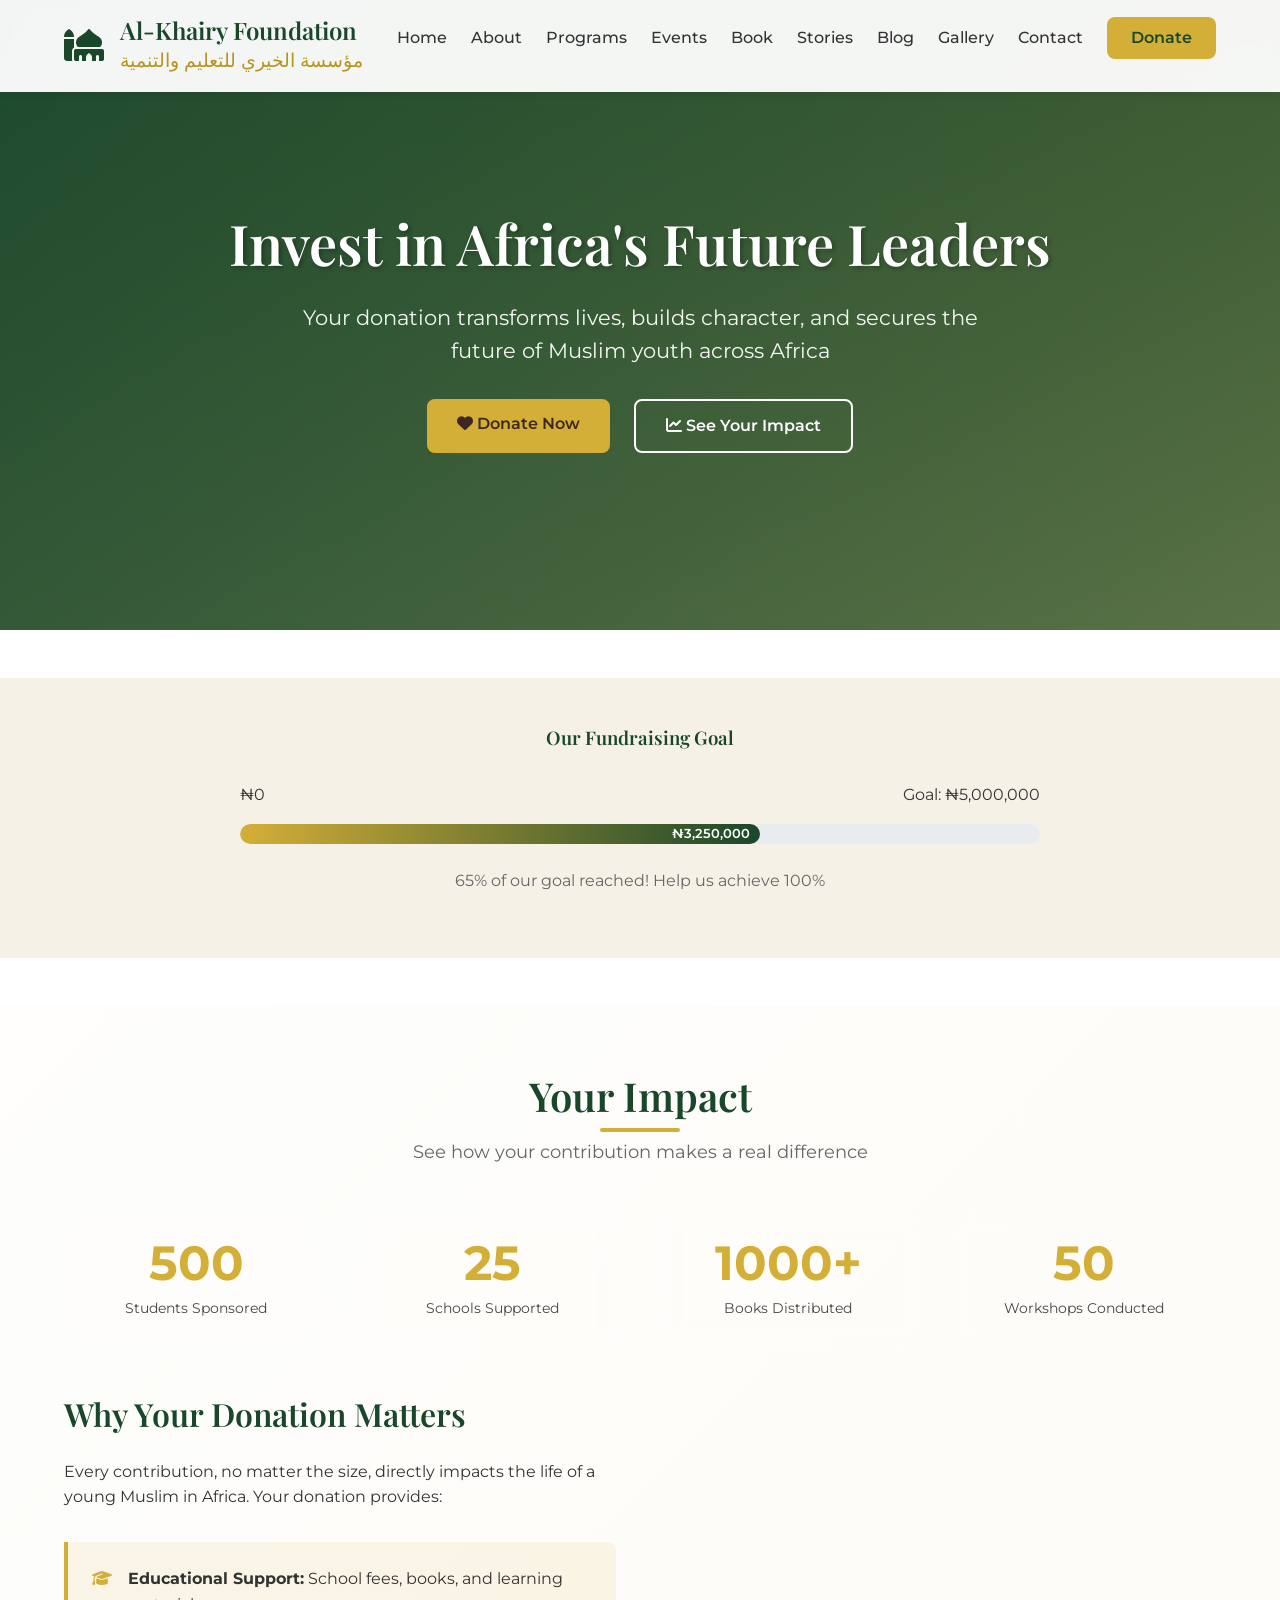
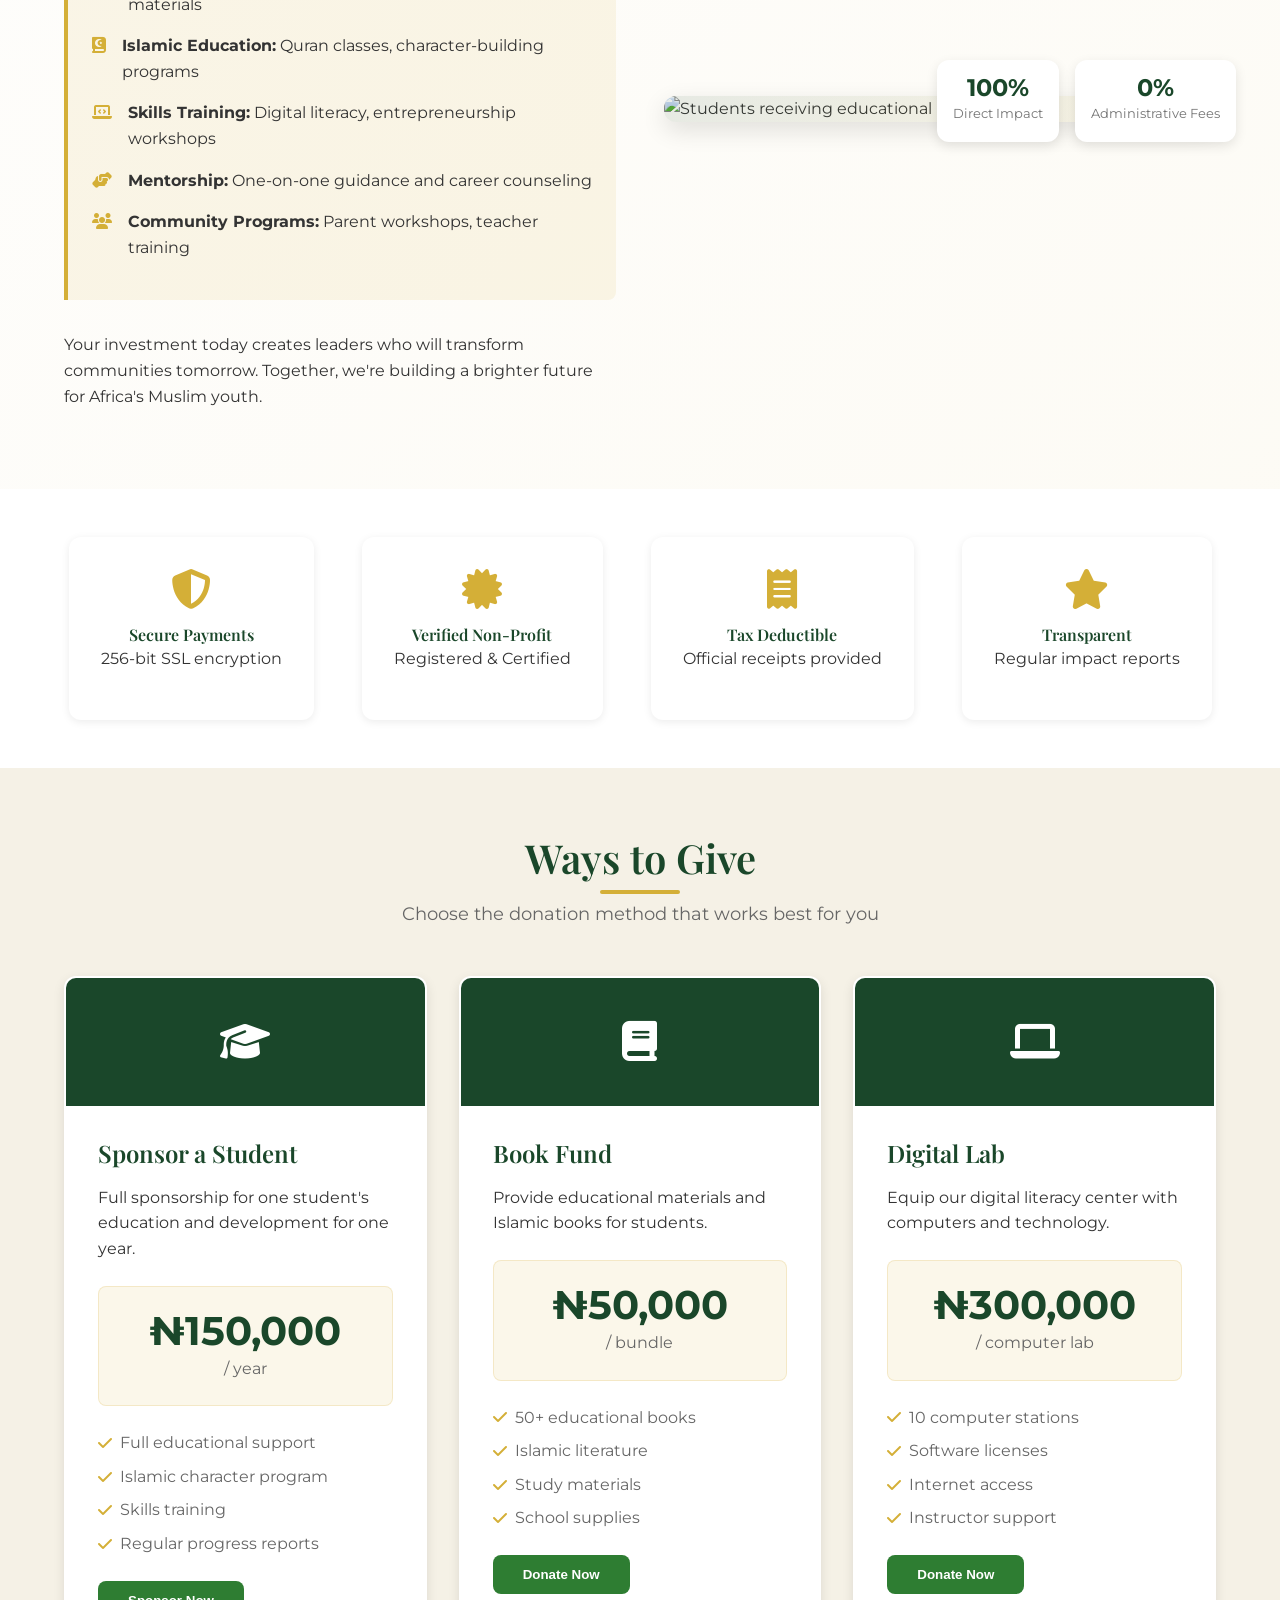
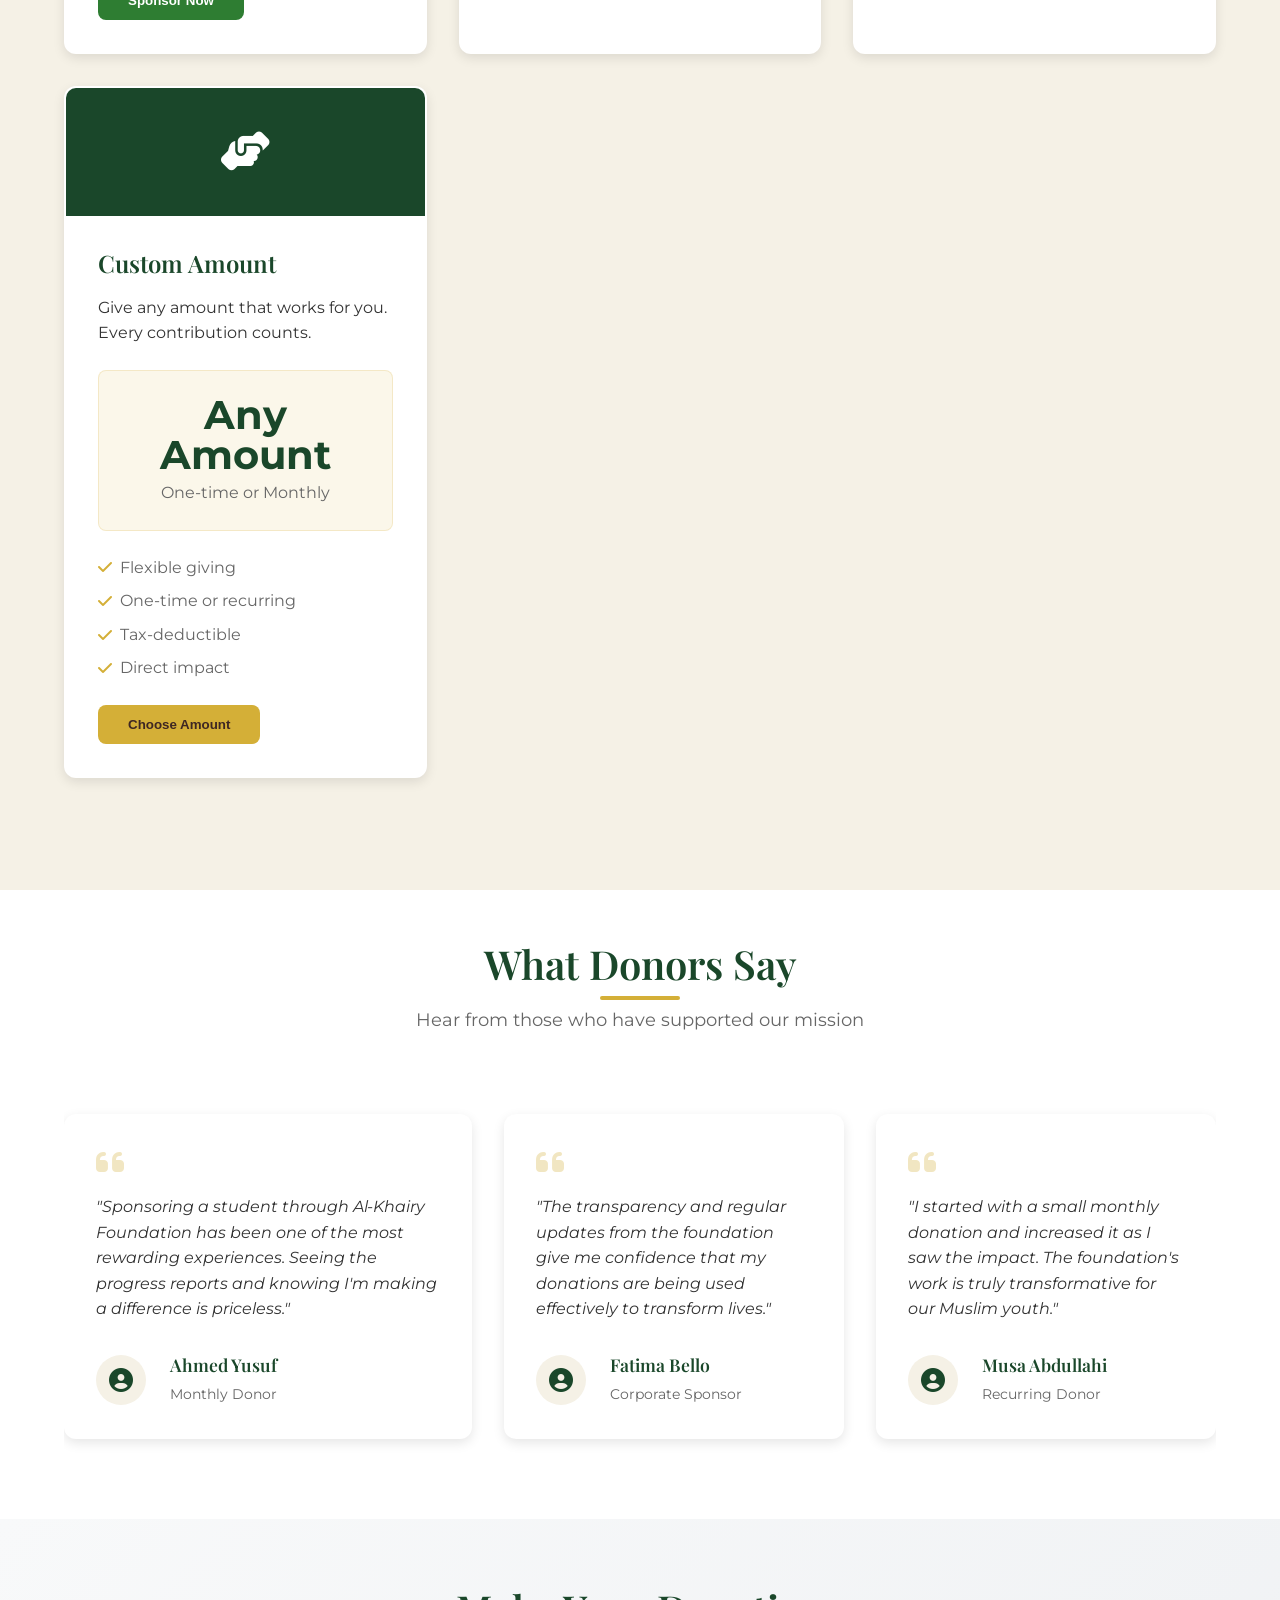
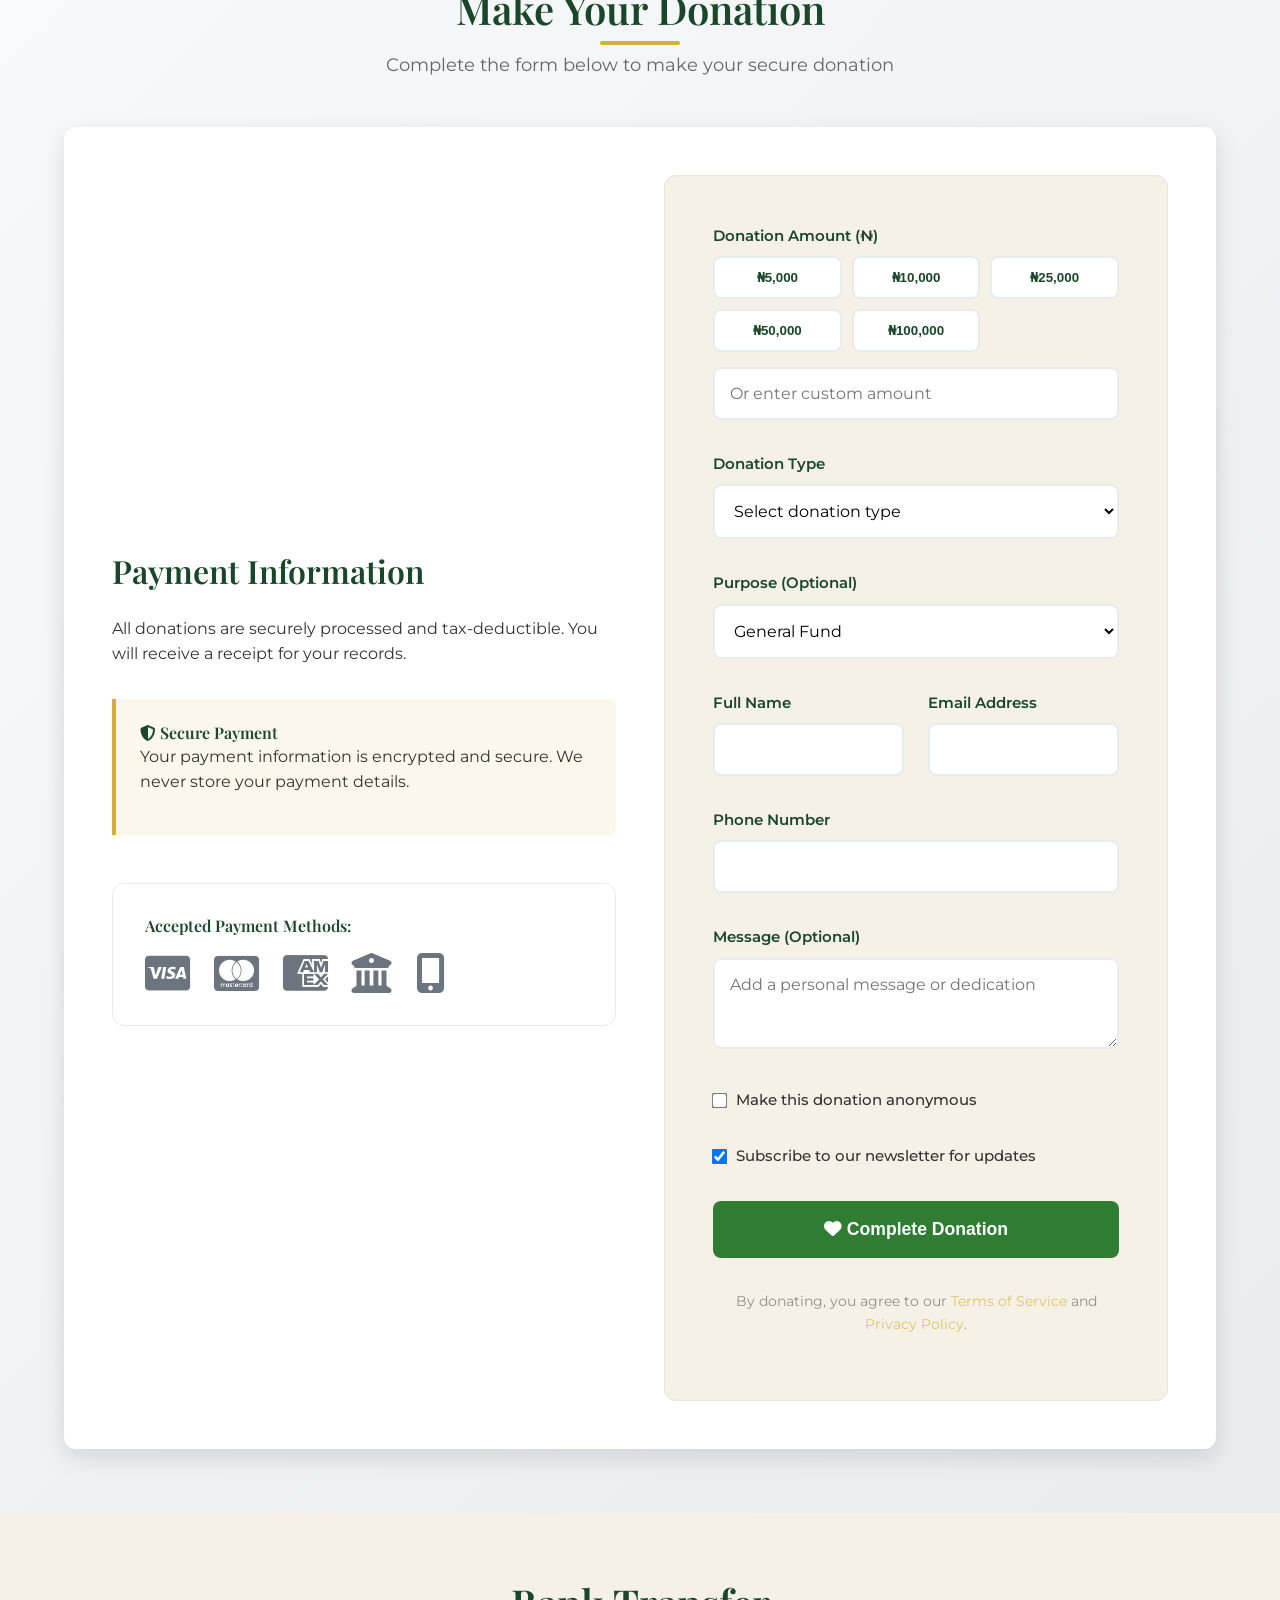
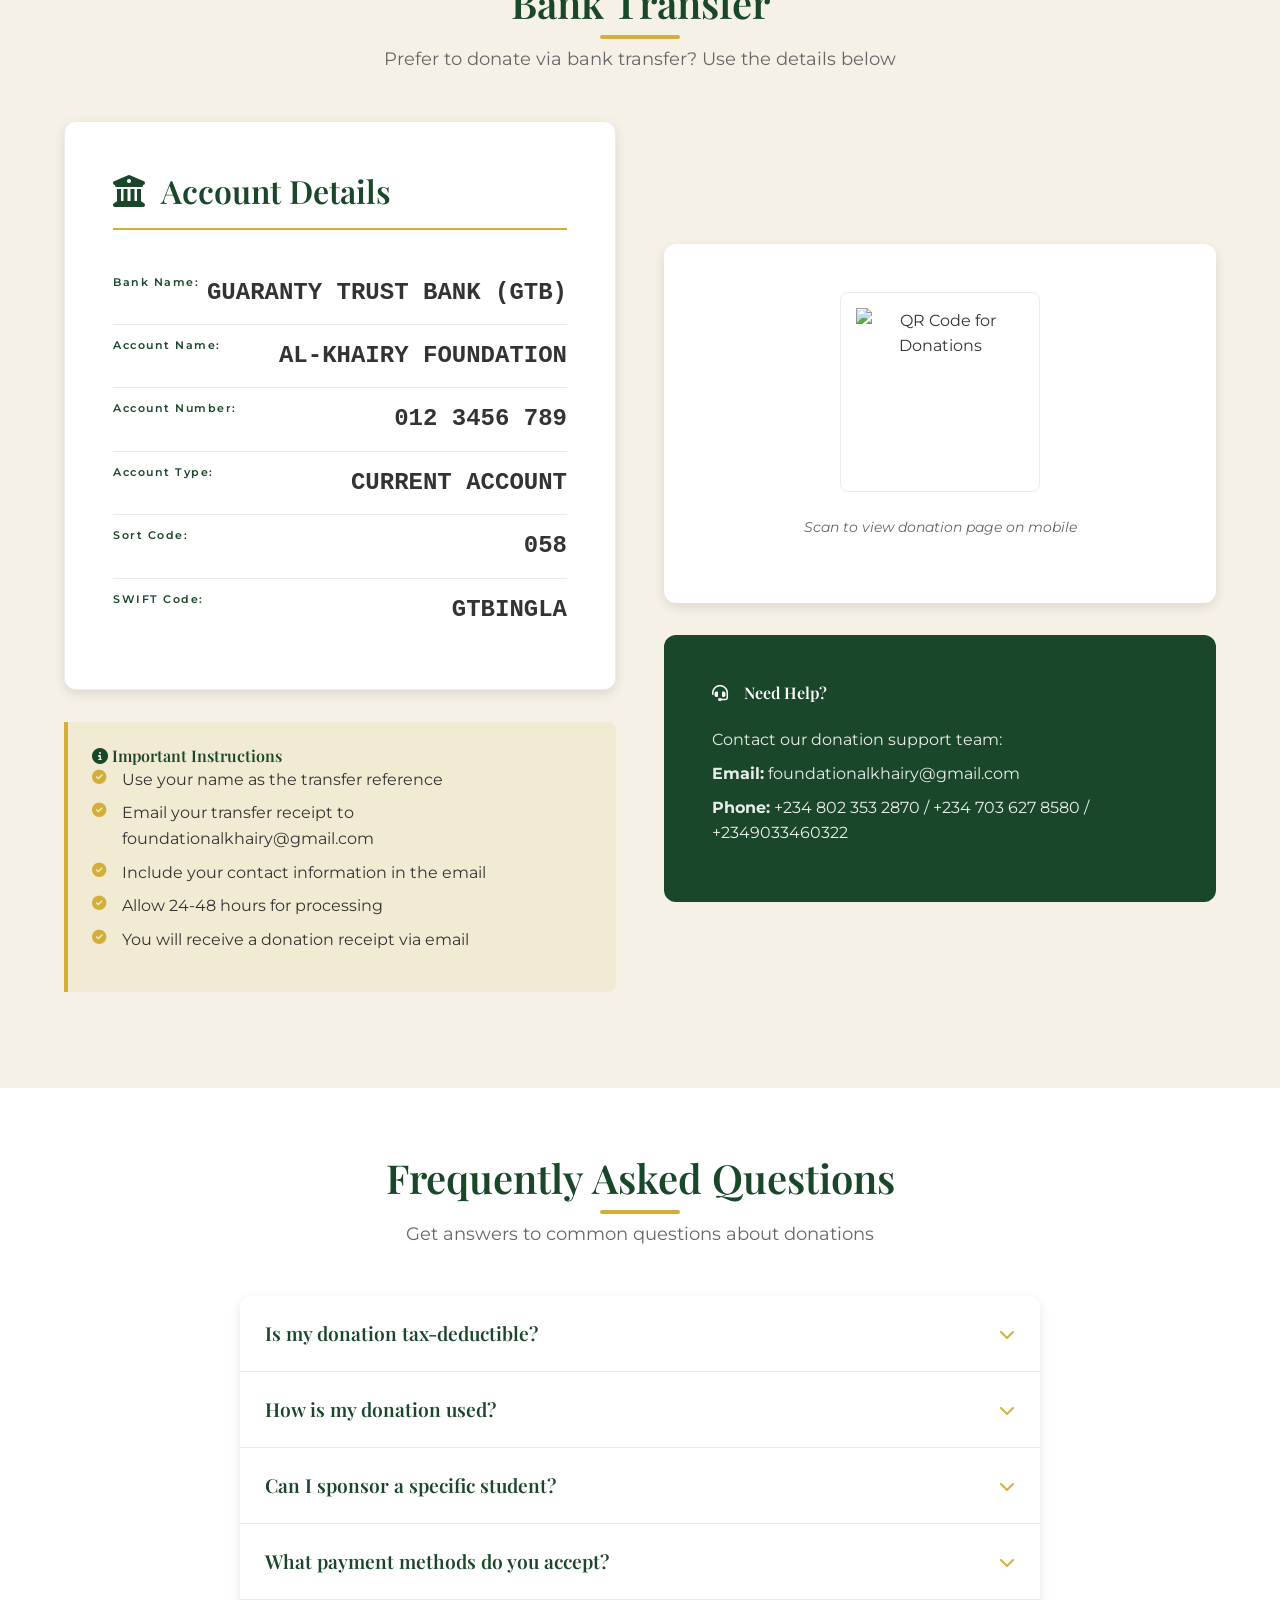
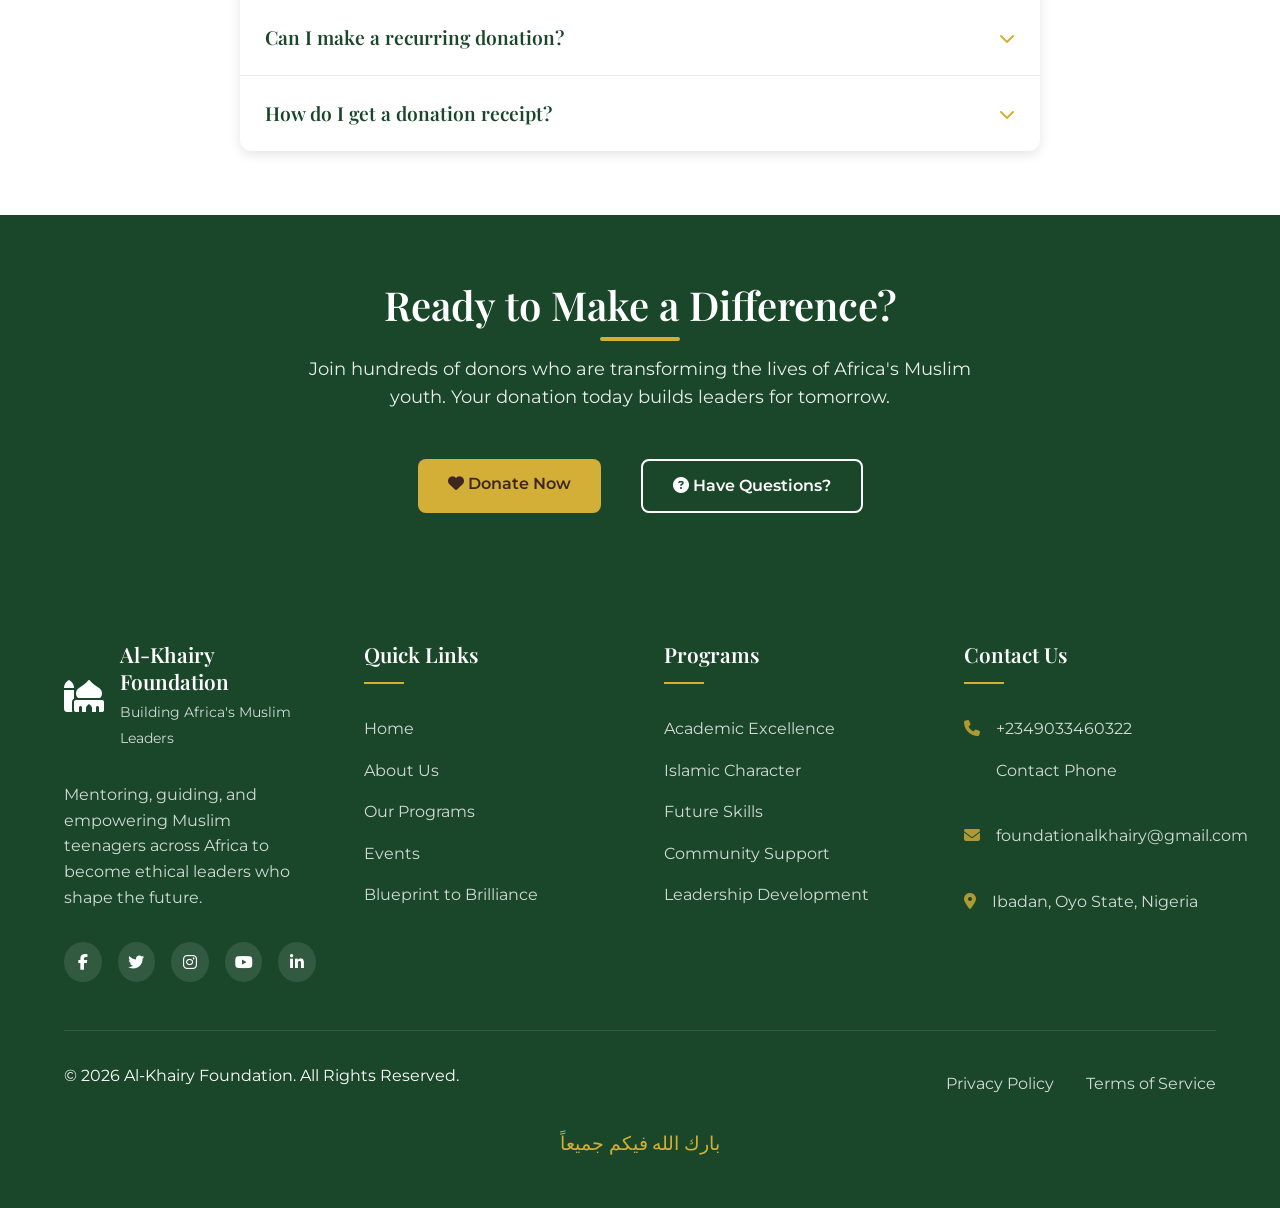
==== donate.html @ d4fa211e "Add files via upload" ====
<!DOCTYPE html>
<html lang="en">
<head>
    <meta charset="UTF-8">
    <meta name="viewport" content="width=device-width, initial-scale=1.0">
    <title>Events | Al-Khairy Foundation</title>
    <link rel="stylesheet" href="style.css">
    <link rel="stylesheet" href="https://cdnjs.cloudflare.com/ajax/libs/font-awesome/6.4.0/css/all.min.css">
    <link rel="preconnect" href="https://fonts.googleapis.com">
    <link rel="preconnect" href="https://fonts.gstatic.com" crossorigin>
    <link href="https://fonts.googleapis.com/css2?family=Montserrat:wght@300;400;500;600;700;800&family=Playfair+Display:wght@400;500;600;700&display=swap" rel="stylesheet">
    <link rel="icon" type="image/x-icon" href="assets/favicon.ico">
</head>
<body>
    <!-- Preloader -->
    <div class="preloader">
        <div class="preloader-content">
            <div class="logo-loader">
                <i class="fas fa-mosque"></i>
                <span>Al-Khairy Foundation</span>
            </div>
            <div class="loader"></div>
        </div>
    </div>

    <!-- Back to Top Button -->
    <button class="back-to-top">
        <i class="fas fa-arrow-up"></i>
    </button>

<!-- Header & Navigation -->
<header class="header">
    <div class="container header-container">
        <div class="logo">
            <a href="index.html" class="logo-link">
                <div class="logo-icon">
                    <i class="fas fa-mosque"></i>
                </div>
                <div class="logo-text">
                    <h1>Al-Khairy Foundation</h1>
                    <span>مؤسسة الخيري للتعليم والتنمية</span>
                </div>
            </a>
        </div>
        
        <button class="mobile-menu-btn" id="mobileMenuBtn">
            <span></span>
            <span></span>
            <span></span>
        </button>
        
        <nav class="main-nav" id="mainNav">
            <ul class="nav-list">
                <li class="nav-item"><a href="index.html" class="nav-link">Home</a></li>
                <li class="nav-item"><a href="about.html" class="nav-link">About</a></li>
                <li class="nav-item"><a href="programs.html" class="nav-link">Programs</a></li>
                <li class="nav-item"><a href="events.html" class="nav-link">Events</a></li>
                <li class="nav-item"><a href="book.html" class="nav-link">Book</a></li>
                <li class="nav-item"><a href="stories.html" class="nav-link">Stories</a></li>
                <li class="nav-item"><a href="blog.html" class="nav-link">Blog</a></li>
                <li class="nav-item"><a href="gallery.html" class="nav-link">Gallery</a></li>
                <li class="nav-item"><a href="contact.html" class="nav-link">Contact</a></li>
                <li class="nav-item"><a href="donate.html" class="nav-link donate-btn active">Donate</a></li>
            </ul>
        </nav>
    </div>
</header>

<!-- Page Header -->
<section class="page-header hero">
    <div class="hero-overlay"></div>
    <div class="container">
        <div class="hero-content animate-on-scroll">
            <h2 class="hero-title">Invest in Africa's Future Leaders</h2>
            <p class="hero-subtitle">Your donation transforms lives, builds character, and secures the future of Muslim youth across Africa</p>
            <div class="hero-btns">
                <a href="#donationForm" class="btn btn-accent btn-animated">
                    <i class="fas fa-heart"></i> Donate Now
                </a>
                <a href="#impact" class="btn btn-outline" style="background: transparent; border-color: white; color: white;">
                    <i class="fas fa-chart-line"></i> See Your Impact
                </a>
            </div>
        </div>
    </div>
</section>

<!-- Progress Bar -->
<section class="progress-section">
    <div class="container">
        <div class="progress-container animate-on-scroll">
            <h3 class="text-center" style="margin-bottom: var(--spacing-lg);">Our Fundraising Goal</h3>
            <div class="progress-goal">
                <span>₦0</span>
                <span>Goal: ₦5,000,000</span>
            </div>
            <div class="progress-bar">
                <div class="progress-fill"></div>
            </div>
            <p class="text-center" style="color: var(--text-light);">65% of our goal reached! Help us achieve 100%</p>
        </div>
    </div>
</section>

<!-- Donation Impact -->
<section id="impact" class="donation-impact section-padding">
    <div class="container">
        <div class="section-header animate-on-scroll">
            <h2 class="section-title">Your Impact</h2>
            <p class="section-subtitle">See how your contribution makes a real difference</p>
        </div>

        <div class="stats-container animate-on-scroll" data-delay="0.2">
            <div class="stat-item">
                <span class="stat-number" data-count="500">0</span>
                <span class="stat-text">Students Sponsored</span>
            </div>
            <div class="stat-item">
                <span class="stat-number" data-count="25">0</span>
                <span class="stat-text">Schools Supported</span>
            </div>
            <div class="stat-item">
                <span class="stat-number" data-count="1000">0+</span>
                <span class="stat-text">Books Distributed</span>
            </div>
            <div class="stat-item">
                <span class="stat-number" data-count="50">0</span>
                <span class="stat-text">Workshops Conducted</span>
            </div>
        </div>

        <div class="impact-stories">
            <div class="about-content">
                <div class="about-text animate-on-scroll">
                    <h3>Why Your Donation Matters</h3>
                    <p>Every contribution, no matter the size, directly impacts the life of a young Muslim in Africa. Your donation provides:</p>
                    
                    <div class="highlight-box">
                        <ul style="list-style: none; padding-left: 0;">
                            <li style="display: flex; align-items: flex-start; gap: var(--spacing-sm); margin-bottom: var(--spacing-sm);">
                                <i class="fas fa-graduation-cap" style="color: var(--accent-gold); margin-top: 4px;"></i>
                                <div>
                                    <strong>Educational Support:</strong> School fees, books, and learning materials
                                </div>
                            </li>
                            <li style="display: flex; align-items: flex-start; gap: var(--spacing-sm); margin-bottom: var(--spacing-sm);">
                                <i class="fas fa-book-quran" style="color: var(--accent-gold); margin-top: 4px;"></i>
                                <div>
                                    <strong>Islamic Education:</strong> Quran classes, character-building programs
                                </div>
                            </li>
                            <li style="display: flex; align-items: flex-start; gap: var(--spacing-sm); margin-bottom: var(--spacing-sm);">
                                <i class="fas fa-laptop-code" style="color: var(--accent-gold); margin-top: 4px;"></i>
                                <div>
                                    <strong>Skills Training:</strong> Digital literacy, entrepreneurship workshops
                                </div>
                            </li>
                            <li style="display: flex; align-items: flex-start; gap: var(--spacing-sm); margin-bottom: var(--spacing-sm);">
                                <i class="fas fa-hands-helping" style="color: var(--accent-gold); margin-top: 4px;"></i>
                                <div>
                                    <strong>Mentorship:</strong> One-on-one guidance and career counseling
                                </div>
                            </li>
                            <li style="display: flex; align-items: flex-start; gap: var(--spacing-sm);">
                                <i class="fas fa-users" style="color: var(--accent-gold); margin-top: 4px;"></i>
                                <div>
                                    <strong>Community Programs:</strong> Parent workshops, teacher training
                                </div>
                            </li>
                        </ul>
                    </div>
                    
                    <p>Your investment today creates leaders who will transform communities tomorrow. Together, we're building a brighter future for Africa's Muslim youth.</p>
                </div>
                
                <div class="about-image animate-on-scroll" data-delay="0.2">
                    <div class="image-frame">
                        <img src="https://images.unsplash.com/photo-1546410531-bb4caa6b424d?ixlib=rb-4.0.3&auto=format&fit=crop&w=1471&q=80" alt="Students receiving educational materials" class="img-fluid">
                    </div>
                    <div class="image-stat">
                        <div class="stat-bubble">
                            <span class="stat-number">100%</span>
                            <span class="stat-text">Direct Impact</span>
                        </div>
                        <div class="stat-bubble">
                            <span class="stat-number">0%</span>
                            <span class="stat-text">Administrative Fees</span>
                        </div>
                    </div>
                </div>
            </div>
        </div>
    </div>
</section>

<!-- Trust Badges -->
<section class="trust-section">
    <div class="container">
        <div class="trust-badges animate-on-scroll">
            <div class="trust-badge">
                <i class="fas fa-shield-alt"></i>
                <h4>Secure Payments</h4>
                <p>256-bit SSL encryption</p>
            </div>
            <div class="trust-badge">
                <i class="fas fa-certificate"></i>
                <h4>Verified Non-Profit</h4>
                <p>Registered & Certified</p>
            </div>
            <div class="trust-badge">
                <i class="fas fa-receipt"></i>
                <h4>Tax Deductible</h4>
                <p>Official receipts provided</p>
            </div>
            <div class="trust-badge">
                <i class="fas fa-star"></i>
                <h4>Transparent</h4>
                <p>Regular impact reports</p>
            </div>
        </div>
    </div>
</section>

<!-- Donation Options -->
<section class="donation-options section-padding bg-light">
    <div class="container">
        <div class="section-header animate-on-scroll">
            <h2 class="section-title">Ways to Give</h2>
            <p class="section-subtitle">Choose the donation method that works best for you</p>
        </div>

        <div class="programs-grid">
            <div class="program-card animate-on-scroll">
                <div class="program-icon">
                    <i class="fas fa-graduation-cap"></i>
                </div>
                <div class="program-content">
                    <h3>Sponsor a Student</h3>
                    <p>Full sponsorship for one student's education and development for one year.</p>
                    <div class="donation-amount">
                        <span class="amount">₦150,000</span>
                        <span class="period">/ year</span>
                    </div>
                    <ul class="program-features">
                        <li><i class="fas fa-check"></i> Full educational support</li>
                        <li><i class="fas fa-check"></i> Islamic character program</li>
                        <li><i class="fas fa-check"></i> Skills training</li>
                        <li><i class="fas fa-check"></i> Regular progress reports</li>
                    </ul>
                    <button class="btn btn-primary" data-amount="150000">Sponsor Now</button>
                </div>
            </div>

            <div class="program-card animate-on-scroll" data-delay="0.1">
                <div class="program-icon">
                    <i class="fas fa-book"></i>
                </div>
                <div class="program-content">
                    <h3>Book Fund</h3>
                    <p>Provide educational materials and Islamic books for students.</p>
                    <div class="donation-amount">
                        <span class="amount">₦50,000</span>
                        <span class="period">/ bundle</span>
                    </div>
                    <ul class="program-features">
                        <li><i class="fas fa-check"></i> 50+ educational books</li>
                        <li><i class="fas fa-check"></i> Islamic literature</li>
                        <li><i class="fas fa-check"></i> Study materials</li>
                        <li><i class="fas fa-check"></i> School supplies</li>
                    </ul>
                    <button class="btn btn-primary" data-amount="50000">Donate Now</button>
                </div>
            </div>

            <div class="program-card animate-on-scroll" data-delay="0.2">
                <div class="program-icon">
                    <i class="fas fa-laptop"></i>
                </div>
                <div class="program-content">
                    <h3>Digital Lab</h3>
                    <p>Equip our digital literacy center with computers and technology.</p>
                    <div class="donation-amount">
                        <span class="amount">₦300,000</span>
                        <span class="period">/ computer lab</span>
                    </div>
                    <ul class="program-features">
                        <li><i class="fas fa-check"></i> 10 computer stations</li>
                        <li><i class="fas fa-check"></i> Software licenses</li>
                        <li><i class="fas fa-check"></i> Internet access</li>
                        <li><i class="fas fa-check"></i> Instructor support</li>
                    </ul>
                    <button class="btn btn-primary" data-amount="300000">Donate Now</button>
                </div>
            </div>

            <div class="program-card animate-on-scroll" data-delay="0.3">
                <div class="program-icon">
                    <i class="fas fa-hands-helping"></i>
                </div>
                <div class="program-content">
                    <h3>Custom Amount</h3>
                    <p>Give any amount that works for you. Every contribution counts.</p>
                    <div class="donation-amount">
                        <span class="amount">Any Amount</span>
                        <span class="period">One-time or Monthly</span>
                    </div>
                    <ul class="program-features">
                        <li><i class="fas fa-check"></i> Flexible giving</li>
                        <li><i class="fas fa-check"></i> One-time or recurring</li>
                        <li><i class="fas fa-check"></i> Tax-deductible</li>
                        <li><i class="fas fa-check"></i> Direct impact</li>
                    </ul>
                    <button class="btn btn-accent custom-donation-btn pulse-animation">Choose Amount</button>
                </div>
            </div>
        </div>
    </div>
</section>

<!-- Donation Testimonials -->
<section class="donation-testimonials section-padding">
    <div class="container">
        <div class="section-header animate-on-scroll">
            <h2 class="section-title">What Donors Say</h2>
            <p class="section-subtitle">Hear from those who have supported our mission</p>
        </div>
        
        <div class="testimonial-slider animate-on-scroll">
            <div class="testimonial-card" style="min-width: 300px;">
                <div class="testimonial-content">
                    <i class="fas fa-quote-left quote-icon"></i>
                    <p class="testimonial-text">"Sponsoring a student through Al-Khairy Foundation has been one of the most rewarding experiences. Seeing the progress reports and knowing I'm making a difference is priceless."</p>
                </div>
                <div class="testimonial-author">
                    <div class="author-image">
                        <i class="fas fa-user-circle"></i>
                    </div>
                    <div class="author-info">
                        <h4>Ahmed Yusuf</h4>
                        <span>Monthly Donor</span>
                    </div>
                </div>
            </div>
            
            <div class="testimonial-card" style="min-width: 300px;">
                <div class="testimonial-content">
                    <i class="fas fa-quote-left quote-icon"></i>
                    <p class="testimonial-text">"The transparency and regular updates from the foundation give me confidence that my donations are being used effectively to transform lives."</p>
                </div>
                <div class="testimonial-author">
                    <div class="author-image">
                        <i class="fas fa-user-circle"></i>
                    </div>
                    <div class="author-info">
                        <h4>Fatima Bello</h4>
                        <span>Corporate Sponsor</span>
                    </div>
                </div>
            </div>
            
            <div class="testimonial-card" style="min-width: 300px;">
                <div class="testimonial-content">
                    <i class="fas fa-quote-left quote-icon"></i>
                    <p class="testimonial-text">"I started with a small monthly donation and increased it as I saw the impact. The foundation's work is truly transformative for our Muslim youth."</p>
                </div>
                <div class="testimonial-author">
                    <div class="author-image">
                        <i class="fas fa-user-circle"></i>
                    </div>
                    <div class="author-info">
                        <h4>Musa Abdullahi</h4>
                        <span>Recurring Donor</span>
                    </div>
                </div>
            </div>
        </div>
    </div>
</section>

<!-- Donation Form -->
<section class="donation-form-section section-padding" id="donationForm">
    <div class="container">
        <div class="section-header animate-on-scroll">
            <h2 class="section-title">Make Your Donation</h2>
            <p class="section-subtitle">Complete the form below to make your secure donation</p>
        </div>

        <div class="donation-form-container animate-on-scroll">
            <div class="about-content">
                <div class="about-text">
                    <h3>Payment Information</h3>
                    <p>All donations are securely processed and tax-deductible. You will receive a receipt for your records.</p>
                    
                    <div class="highlight-box">
                        <h4><i class="fas fa-shield-alt"></i> Secure Payment</h4>
                        <p>Your payment information is encrypted and secure. We never store your payment details.</p>
                    </div>

                    <div class="payment-methods">
                        <h4>Accepted Payment Methods:</h4>
                        <div class="payment-icons">
                            <i class="fab fa-cc-visa" title="Visa"></i>
                            <i class="fab fa-cc-mastercard" title="Mastercard"></i>
                            <i class="fab fa-cc-amex" title="American Express"></i>
                            <i class="fas fa-university" title="Bank Transfer"></i>
                            <i class="fas fa-mobile-alt" title="Mobile Payment"></i>
                        </div>
                    </div>
                </div>

                <div class="donation-form-box">
                    <form id="donationForm" class="donation-form">
                        <div class="form-group">
                            <label for="donationAmount">Donation Amount (₦)</label>
                            <div class="amount-buttons">
                                <button type="button" class="amount-btn" data-amount="5000">₦5,000</button>
                                <button type="button" class="amount-btn" data-amount="10000">₦10,000</button>
                                <button type="button" class="amount-btn" data-amount="25000">₦25,000</button>
                                <button type="button" class="amount-btn" data-amount="50000">₦50,000</button>
                                <button type="button" class="amount-btn" data-amount="100000">₦100,000</button>
                            </div>
                            <input type="number" id="donationAmount" name="amount" placeholder="Or enter custom amount" min="1000" step="1000" required>
                        </div>

                        <div class="form-group">
                            <label for="donationType">Donation Type</label>
                            <select id="donationType" name="type" required>
                                <option value="">Select donation type</option>
                                <option value="one-time">One-time Donation</option>
                                <option value="monthly">Monthly Recurring</option>
                                <option value="quarterly">Quarterly Recurring</option>
                                <option value="yearly">Yearly Recurring</option>
                            </select>
                        </div>

                        <div class="form-group">
                            <label for="donationPurpose">Purpose (Optional)</label>
                            <select id="donationPurpose" name="purpose">
                                <option value="">General Fund</option>
                                <option value="scholarship">Student Scholarship</option>
                                <option value="books">Book Fund</option>
                                <option value="technology">Digital Lab</option>
                                <option value="programs">Program Support</option>
                                <option value="operations">Operational Costs</option>
                            </select>
                        </div>

                        <div class="form-row">
                            <div class="form-group">
                                <label for="donorName">Full Name</label>
                                <input type="text" id="donorName" name="name" required>
                            </div>
                            <div class="form-group">
                                <label for="donorEmail">Email Address</label>
                                <input type="email" id="donorEmail" name="email" required>
                            </div>
                        </div>

                        <div class="form-group">
                            <label for="donorPhone">Phone Number</label>
                            <input type="tel" id="donorPhone" name="phone" required>
                        </div>

                        <div class="form-group">
                            <label for="donorMessage">Message (Optional)</label>
                            <textarea id="donorMessage" name="message" rows="3" placeholder="Add a personal message or dedication"></textarea>
                        </div>

                        <div class="form-group checkbox-group">
                            <input type="checkbox" id="anonymous" name="anonymous">
                            <label for="anonymous">Make this donation anonymous</label>
                        </div>

                        <div class="form-group checkbox-group">
                            <input type="checkbox" id="newsletter" name="newsletter" checked>
                            <label for="newsletter">Subscribe to our newsletter for updates</label>
                        </div>

                        <div class="form-group">
                            <button type="submit" class="btn btn-primary btn-block">
                                <i class="fas fa-heart"></i> Complete Donation
                            </button>
                        </div>

                        <p class="form-note" style="text-align: center; margin-top: var(--spacing-md); color: var(--text-light); font-size: 0.9rem;">
                            By donating, you agree to our <a href="terms.html" style="color: var(--accent-gold);">Terms of Service</a> and <a href="privacy.html" style="color: var(--accent-gold);">Privacy Policy</a>.
                        </p>
                    </form>
                </div>
            </div>
        </div>
    </div>
</section>

<!-- Bank Transfer -->
<section class="bank-transfer section-padding bg-light">
    <div class="container">
        <div class="section-header animate-on-scroll">
            <h2 class="section-title">Bank Transfer</h2>
            <p class="section-subtitle">Prefer to donate via bank transfer? Use the details below</p>
        </div>

        <div class="bank-details">
            <div class="about-content">
                <div class="about-text animate-on-scroll">
                    <div class="bank-info-card">
                        <h3><i class="fas fa-university"></i> Account Details</h3>
                        <div class="bank-info">
                            <div class="info-item">
                                <span class="info-label">Bank Name:</span>
                                <span class="info-value">Guaranty Trust Bank (GTB)</span>
                            </div>
                            <div class="info-item">
                                <span class="info-label">Account Name:</span>
                                <span class="info-value">Al-Khairy Foundation</span>
                            </div>
                            <div class="info-item">
                                <span class="info-label">Account Number:</span>
                                <span class="info-value">012 3456 789</span>
                            </div>
                            <div class="info-item">
                                <span class="info-label">Account Type:</span>
                                <span class="info-value">Current Account</span>
                            </div>
                            <div class="info-item">
                                <span class="info-label">Sort Code:</span>
                                <span class="info-value">058</span>
                            </div>
                            <div class="info-item">
                                <span class="info-label">SWIFT Code:</span>
                                <span class="info-value">GTBINGLA</span>
                            </div>
                        </div>
                    </div>

                    <div class="instructions highlight-box">
                        <h4><i class="fas fa-info-circle"></i> Important Instructions</h4>
                        <ul style="list-style: none; padding-left: 0;">
                            <li style="display: flex; align-items: flex-start; gap: var(--spacing-sm); margin-bottom: var(--spacing-xs);">
                                <i class="fas fa-check-circle" style="color: var(--accent-gold); font-size: 0.9rem; margin-top: 3px;"></i>
                                <span>Use your name as the transfer reference</span>
                            </li>
                            <li style="display: flex; align-items: flex-start; gap: var(--spacing-sm); margin-bottom: var(--spacing-xs);">
                                <i class="fas fa-check-circle" style="color: var(--accent-gold); font-size: 0.9rem; margin-top: 3px;"></i>
                                <span>Email your transfer receipt to foundationalkhairy@gmail.com</span>
                            </li>
                            <li style="display: flex; align-items: flex-start; gap: var(--spacing-sm); margin-bottom: var(--spacing-xs);">
                                <i class="fas fa-check-circle" style="color: var(--accent-gold); font-size: 0.9rem; margin-top: 3px;"></i>
                                <span>Include your contact information in the email</span>
                            </li>
                            <li style="display: flex; align-items: flex-start; gap: var(--spacing-sm); margin-bottom: var(--spacing-xs);">
                                <i class="fas fa-check-circle" style="color: var(--accent-gold); font-size: 0.9rem; margin-top: 3px;"></i>
                                <span>Allow 24-48 hours for processing</span>
                            </li>
                            <li style="display: flex; align-items: flex-start; gap: var(--spacing-sm);">
                                <i class="fas fa-check-circle" style="color: var(--accent-gold); font-size: 0.9rem; margin-top: 3px;"></i>
                                <span>You will receive a donation receipt via email</span>
                            </li>
                        </ul>
                    </div>
                </div>

                <div class="about-image animate-on-scroll" data-delay="0.2">
                    <div class="qr-code-container">
                        <div class="qr-code">
                            <img src="https://api.qrserver.com/v1/create-qr-code/?size=200x200&data=https://alkhairyfoundation.com/donate&color=1a472a&bgcolor=f5f1e6" alt="QR Code for Donations">
                        </div>
                        <p class="qr-note">Scan to view donation page on mobile</p>
                    </div>
                    <div class="contact-support">
                        <h4><i class="fas fa-headset"></i> Need Help?</h4>
                        <p>Contact our donation support team:</p>
                        <p><strong>Email:</strong> foundationalkhairy@gmail.com</p>
                        <p><strong>Phone:</strong> +234 802 353 2870 / +234 703 627 8580 / +2349033460322</p>
                    </div>
                </div>
            </div>
        </div>
    </div>
</section>

<!-- FAQ -->
<section class="faq section-padding">
    <div class="container">
        <div class="section-header animate-on-scroll">
            <h2 class="section-title">Frequently Asked Questions</h2>
            <p class="section-subtitle">Get answers to common questions about donations</p>
        </div>

        <div class="faq-container">
            <div class="accordion">
                <div class="accordion-item animate-on-scroll">
                    <div class="accordion-header">
                        <h3>Is my donation tax-deductible?</h3>
                        <i class="fas fa-chevron-down"></i>
                    </div>
                    <div class="accordion-content">
                        <p>Yes, Al-Khairy Foundation is a registered non-profit organization. All donations are tax-deductible. You will receive an official receipt that can be used for tax purposes.</p>
                    </div>
                </div>

                <div class="accordion-item animate-on-scroll" data-delay="0.1">
                    <div class="accordion-header">
                        <h3>How is my donation used?</h3>
                        <i class="fas fa-chevron-down"></i>
                    </div>
                    <div class="accordion-content">
                        <p>100% of your donation goes directly to our programs. We maintain 0% administrative fees. Your contribution funds student scholarships, educational materials, Islamic programs, and skills training workshops.</p>
                    </div>
                </div>

                <div class="accordion-item animate-on-scroll" data-delay="0.2">
                    <div class="accordion-header">
                        <h3>Can I sponsor a specific student?</h3>
                        <i class="fas fa-chevron-down"></i>
                    </div>
                    <div class="accordion-content">
                        <p>Yes! We offer a student sponsorship program where you can directly support a specific student. You'll receive regular updates on their progress and can establish a mentorship relationship if desired.</p>
                    </div>
                </div>

                <div class="accordion-item animate-on-scroll" data-delay="0.3">
                    <div class="accordion-header">
                        <h3>What payment methods do you accept?</h3>
                        <i class="fas fa-chevron-down"></i>
                    </div>
                    <div class="accordion-content">
                        <p>We accept credit/debit cards (Visa, Mastercard, American Express), bank transfers, and mobile payments. All online payments are processed securely through encrypted connections.</p>
                    </div>
                </div>

                <div class="accordion-item animate-on-scroll" data-delay="0.4">
                    <div class="accordion-header">
                        <h3>Can I make a recurring donation?</h3>
                        <i class="fas fa-chevron-down"></i>
                    </div>
                    <div class="accordion-content">
                        <p>Absolutely! We offer monthly, quarterly, and yearly recurring donation options. Recurring donations provide consistent support for our programs and help us plan more effectively.</p>
                    </div>
                </div>

                <div class="accordion-item animate-on-scroll" data-delay="0.5">
                    <div class="accordion-header">
                        <h3>How do I get a donation receipt?</h3>
                        <i class="fas fa-chevron-down"></i>
                    </div>
                    <div class="accordion-content">
                        <p>For online donations, you'll receive an automatic receipt via email. For bank transfers, email your transfer details to foundationalkhairy@gmail.com and we'll send you a receipt within 48 hours.</p>
                    </div>
                </div>
            </div>
        </div>
    </div>
</section>

<!-- Call to Action -->
<section class="cta section-padding bg-primary">
    <div class="container">
        <div class="cta-content text-center animate-on-scroll">
            <h2 class="section-title" style="color: white; margin-bottom: var(--spacing-md);">Ready to Make a Difference?</h2>
            <p class="section-subtitle" style="color: rgba(255,255,255,0.9); max-width: 700px; margin: 0 auto var(--spacing-xl);">
                Join hundreds of donors who are transforming the lives of Africa's Muslim youth. Your donation today builds leaders for tomorrow.
            </p>
            <div class="cta-buttons">
                <a href="#donationForm" class="btn btn-accent btn-animated" style="margin-right: var(--spacing-sm);">
                    <i class="fas fa-heart"></i> Donate Now
                </a>
                <a href="contact.html" class="btn btn-outline" style="background: transparent; border-color: white; color: white;">
                    <i class="fas fa-question-circle"></i> Have Questions?
                </a>
            </div>
        </div>
    </div>
</section>

<!-- Footer -->
<footer class="footer">
    <div class="container">
        <div class="footer-grid">
            <div class="footer-col">
                <div class="footer-logo">
                    <a href="index.html" class="logo-link">
                        <i class="fas fa-mosque"></i>
                        <div>
                            <h3>Al-Khairy Foundation</h3>
                            <span>Building Africa's Muslim Leaders</span>
                        </div>
                    </a>
                </div>
                <p class="footer-text">Mentoring, guiding, and empowering Muslim teenagers across Africa to become ethical leaders who shape the future.</p>
                <div class="social-links">
                    <a href="#" class="social-link"><i class="fab fa-facebook-f"></i></a>
                    <a href="#" class="social-link"><i class="fab fa-twitter"></i></a>
                    <a href="#" class="social-link"><i class="fab fa-instagram"></i></a>
                    <a href="#" class="social-link"><i class="fab fa-youtube"></i></a>
                    <a href="#" class="social-link"><i class="fab fa-linkedin-in"></i></a>
                </div>
            </div>
            
            <div class="footer-col">
                <h4 class="footer-title">Quick Links</h4>
                <ul class="footer-links">
                    <li><a href="index.html">Home</a></li>
                    <li><a href="about.html">About Us</a></li>
                    <li><a href="programs.html">Our Programs</a></li>
                    <li><a href="events.html">Events</a></li>
                    <li><a href="book.html">Blueprint to Brilliance</a></li>
                </ul>
            </div>
            
            <div class="footer-col">
                <h4 class="footer-title">Programs</h4>
                <ul class="footer-links">
                    <li><a href="programs.html#academic">Academic Excellence</a></li>
                    <li><a href="programs.html#islamic">Islamic Character</a></li>
                    <li><a href="programs.html#skills">Future Skills</a></li>
                    <li><a href="programs.html#community">Community Support</a></li>
                    <li><a href="programs.html#leadership">Leadership Development</a></li>
                </ul>
            </div>
            
            <div class="footer-col">
                <h4 class="footer-title">Contact Us</h4>
                <div class="contact-info">
                    <div class="contact-item">
                        <i class="fas fa-phone"></i>
                        <div>
                            <p>+2349033460322</p>
                            <p>Contact Phone</p>
                        </div>
                    </div>
                    <div class="contact-item">
                        <i class="fas fa-envelope"></i>
                        <p>foundationalkhairy@gmail.com</p>
                    </div>
                    <div class="contact-item">
                        <i class="fas fa-map-marker-alt"></i>
                        <p>Ibadan, Oyo State, Nigeria</p>
                    </div>
                </div>
            </div>
        </div>
        
        <div class="footer-bottom">
            <div class="footer-bottom-content">
                <p>&copy; <span id="currentYear">2025</span> Al-Khairy Foundation. All Rights Reserved.</p>
                <div class="footer-bottom-links">
                    <a href="privacy.html">Privacy Policy</a>
                    <a href="terms.html">Terms of Service</a>
                </div>
            </div>
            <div class="arabic-text">
                <p>بارك الله فيكم جميعاً</p>
            </div>
        </div>
    </div>
</footer>

<script src="script.js"></script>
<script>
    // Donation form functionality
    document.addEventListener('DOMContentLoaded', function() {
        // Amount buttons
        const amountButtons = document.querySelectorAll('.amount-btn');
        const donationAmountInput = document.getElementById('donationAmount');
        
        amountButtons.forEach(button => {
            button.addEventListener('click', function() {
                const amount = this.getAttribute('data-amount');
                donationAmountInput.value = amount;
                
                // Update active state
                amountButtons.forEach(btn => btn.classList.remove('active'));
                this.classList.add('active');
                
                // Add animation
                this.style.transform = 'scale(0.95)';
                setTimeout(() => {
                    this.style.transform = 'scale(1)';
                }, 150);
            });
        });
        
        // Donation card buttons
        const donationCardButtons = document.querySelectorAll('.program-card .btn-primary, .program-card .btn-accent');
        donationCardButtons.forEach(button => {
            button.addEventListener('click', function() {
                const amount = this.getAttribute('data-amount');
                if (amount) {
                    donationAmountInput.value = amount;
                    
                    // Update amount buttons
                    amountButtons.forEach(btn => {
                        if (btn.getAttribute('data-amount') === amount) {
                            btn.classList.add('active');
                        } else {
                            btn.classList.remove('active');
                        }
                    });
                }
                
                // Scroll to form
                document.getElementById('donationForm').scrollIntoView({
                    behavior: 'smooth',
                    block: 'center'
                });
                
                // Add visual feedback
                const card = this.closest('.program-card');
                card.style.boxShadow = '0 0 0 3px rgba(212, 175, 55, 0.5)';
                setTimeout(() => {
                    card.style.boxShadow = '';
                }, 1000);
            });
        });
        
        // Accordion functionality
        const accordionHeaders = document.querySelectorAll('.accordion-header');
        accordionHeaders.forEach(header => {
            header.addEventListener('click', function() {
                const item = this.closest('.accordion-item');
                const content = this.nextElementSibling;
                
                // Close all other items
                document.querySelectorAll('.accordion-item').forEach(otherItem => {
                    if (otherItem !== item) {
                        otherItem.classList.remove('active');
                        otherItem.querySelector('.accordion-content').classList.remove('active');
                    }
                });
                
                // Toggle current item
                item.classList.toggle('active');
                content.classList.toggle('active');
            });
        });
        
        // Form submission
        const donationForm = document.getElementById('donationForm');
        if (donationForm) {
            donationForm.addEventListener('submit', function(e) {
                e.preventDefault();
                
                // Get form data
                const formData = new FormData(this);
                const amount = formData.get('amount');
                const type = formData.get('type');
                const name = formData.get('name');
                const email = formData.get('email');
                
                // Validate amount
                if (!amount || amount < 1000) {
                    showNotification('Please enter a minimum donation amount of ₦1,000', 'error');
                    return;
                }
                
                // Show loading state
                const submitBtn = this.querySelector('button[type="submit"]');
                const originalText = submitBtn.innerHTML;
                submitBtn.innerHTML = '<i class="fas fa-spinner fa-spin"></i> Processing...';
                submitBtn.disabled = true;
                
                // Simulate API call
                setTimeout(() => {
                    // Reset button
                    submitBtn.innerHTML = originalText;
                    submitBtn.disabled = false;
                    
                    // Show success message
                    showNotification(
                        `Thank you ${name}! Your ${type} donation of ₦${Number(amount).toLocaleString()} has been processed successfully. A receipt has been sent to ${email}.`,
                        'success'
                    );
                    
                    // Reset form
                    this.reset();
                    amountButtons.forEach(btn => btn.classList.remove('active'));
                    
                    // Update progress bar
                    const progressFill = document.querySelector('.progress-fill');
                    const currentWidth = parseFloat(progressFill.style.width || '65%');
                    const newWidth = Math.min(100, currentWidth + 5); // Add 5% for demo
                    progressFill.style.width = newWidth + '%';
                    progressFill.textContent = `₦${(5000000 * newWidth / 100).toLocaleString()}`;
                    
                    // Scroll to top
                    window.scrollTo({
                        top: 0,
                        behavior: 'smooth'
                    });
                }, 2000);
            });
        }
        
        // Input validation
        const amountInput = document.getElementById('donationAmount');
        if (amountInput) {
            amountInput.addEventListener('input', function() {
                // Remove active state from amount buttons when typing custom amount
                if (this.value) {
                    amountButtons.forEach(btn => btn.classList.remove('active'));
                }
            });
        }
        
        // Notification function
        function showNotification(message, type) {
            // Remove existing notifications
            const existingNotification = document.querySelector('.notification');
            if (existingNotification) {
                existingNotification.remove();
            }
            
            // Create notification element
            const notification = document.createElement('div');
            notification.className = `notification notification-${type}`;
            notification.innerHTML = `
                <div class="notification-content">
                    <i class="fas fa-${type === 'success' ? 'check-circle' : 'exclamation-circle'}"></i>
                    <span>${message}</span>
                </div>
                <button class="notification-close"><i class="fas fa-times"></i></button>
            `;
            
            // Add custom styles for donation notifications
            notification.style.position = 'fixed';
            notification.style.top = '20px';
            notification.style.right = '20px';
            notification.style.background = 'white';
            notification.style.padding = '20px';
            notification.style.borderRadius = '12px';
            notification.style.boxShadow = '0 10px 30px rgba(0,0,0,0.15)';
            notification.style.display = 'flex';
            notification.style.alignItems = 'center';
            notification.style.justifyContent = 'space-between';
            notification.style.gap = '20px';
            notification.style.zIndex = '9999';
            notification.style.transform = 'translateX(150%)';
            notification.style.transition = 'transform 0.4s cubic-bezier(0.175, 0.885, 0.32, 1.275)';
            notification.style.maxWidth = '500px';
            notification.style.borderLeft = `5px solid ${type === 'success' ? '#2e7d32' : '#d32f2f'}`;
            
            // Add to page
            document.body.appendChild(notification);
            
            // Show notification with bounce effect
            setTimeout(() => {
                notification.style.transform = 'translateX(0)';
            }, 10);
            
            // Auto remove after 7 seconds
            const autoRemove = setTimeout(() => {
                notification.style.transform = 'translateX(150%)';
                setTimeout(() => {
                    notification.remove();
                }, 400);
            }, 7000);
            
            // Close button functionality
            const closeBtn = notification.querySelector('.notification-close');
            closeBtn.addEventListener('click', () => {
                clearTimeout(autoRemove);
                notification.style.transform = 'translateX(150%)';
                setTimeout(() => {
                    notification.remove();
                }, 400);
            });
        }
        
        // Animate stats on scroll
        const statNumbers = document.querySelectorAll('.stat-number[data-count]');
        const observer = new IntersectionObserver((entries) => {
            entries.forEach(entry => {
                if (entry.isIntersecting) {
                    const stat = entry.target;
                    const target = parseInt(stat.getAttribute('data-count'));
                    const suffix = stat.textContent.includes('+') ? '+' : '';
                    let current = 0;
                    const increment = target / 50;
                    
                    const updateCounter = () => {
                        if (current < target) {
                            current += increment;
                            stat.textContent = Math.floor(current) + suffix;
                            requestAnimationFrame(updateCounter);
                        } else {
                            stat.textContent = target + suffix;
                        }
                    };
                    
                    updateCounter();
                    observer.unobserve(stat);
                }
            });
        }, { threshold: 0.5 });
        
        statNumbers.forEach(stat => observer.observe(stat));
        
        // Add pulse animation to CTA button
        const ctaButton = document.querySelector('.btn-animated');
        if (ctaButton) {
            setInterval(() => {
                ctaButton.classList.toggle('pulse-animation');
            }, 4000);
        }
        
        // Smooth scroll for anchor links
        document.querySelectorAll('a[href^="#"]').forEach(anchor => {
            anchor.addEventListener('click', function(e) {
                const href = this.getAttribute('href');
                if (href === '#') return;
                
                const target = document.querySelector(href);
                if (target) {
                    e.preventDefault();
                    window.scrollTo({
                        top: target.offsetTop - 100,
                        behavior: 'smooth'
                    });
                }
            });
        });
    });
</script>

<style>

    /* Page Header Enhancement */
    .page-header.hero {
        min-height: 70vh;
        background: linear-gradient(rgba(26, 71, 42, 0.95), rgba(26, 71, 42, 0.85)), 
                    url('https://images.unsplash.com/photo-1546410531-bb4caa6b424d?ixlib=rb-4.0.3&auto=format&fit=crop&w=1471&q=80');
        background-size: cover;
        background-position: center;
    }
    
    .hero-subtitle {
        font-size: 1.3rem;
        opacity: 0.95;
    }
    
    /* Impact Section */
    .donation-impact {
        position: relative;
    }
    
    .donation-impact::before {
        content: '';
        position: absolute;
        top: 0;
        left: 0;
        width: 100%;
        height: 100%;
        background: linear-gradient(135deg, rgba(245, 241, 230, 0.1) 0%, rgba(212, 175, 55, 0.05) 100%);
        pointer-events: none;
    }
    
    .impact-stories {
        margin-top: var(--spacing-xl);
    }
    
    /* Donation Cards Enhancement */
    .donation-options .program-card {
        border: 2px solid transparent;
        transition: all 0.3s ease;
        position: relative;
        overflow: hidden;
    }
    
    .donation-options .program-card:hover {
        border-color: var(--accent-gold);
        transform: translateY(-10px);
        box-shadow: var(--shadow-xl);
    }
    
    .donation-options .program-card::before {
        content: '';
        position: absolute;
        top: 0;
        left: 0;
        width: 100%;
        height: 5px;
        background: linear-gradient(90deg, var(--accent-gold), var(--primary-green));
        opacity: 0;
        transition: opacity 0.3s ease;
    }
    
    .donation-options .program-card:hover::before {
        opacity: 1;
    }
    
    .donation-amount {
        background-color: rgba(212, 175, 55, 0.1);
        padding: var(--spacing-md);
        border-radius: var(--border-radius-md);
        margin: var(--spacing-md) 0;
        text-align: center;
        border: 1px solid rgba(212, 175, 55, 0.2);
    }
    
    .amount {
        font-size: 2.5rem;
        font-weight: 700;
        color: var(--primary-green);
        display: block;
        line-height: 1;
    }
    
    .period {
        font-size: 1rem;
        color: var(--text-light);
        display: block;
        margin-top: 5px;
    }
    
    /* Donation Form Styles */
    .donation-form-section {
        background: linear-gradient(135deg, #f8f9fa 0%, #e9ecef 100%);
    }
    
    .donation-form-container {
        background-color: var(--white);
        border-radius: var(--border-radius-lg);
        padding: var(--spacing-xl);
        box-shadow: var(--shadow-lg);
        margin-top: var(--spacing-lg);
    }
    
    .donation-form-box {
        background-color: var(--light-beige);
        padding: var(--spacing-xl);
        border-radius: var(--border-radius-lg);
        border: 1px solid var(--light-beige-dark);
    }
    
    .form-group {
        margin-bottom: var(--spacing-lg);
    }
    
    .form-group label {
        display: block;
        margin-bottom: 8px;
        font-weight: 600;
        color: var(--primary-green);
        font-size: 0.95rem;
    }
    
    .form-group input,
    .form-group select,
    .form-group textarea {
        width: 100%;
        padding: 15px;
        border: 2px solid var(--medium-gray);
        border-radius: var(--border-radius-md);
        font-size: 1rem;
        font-family: var(--font-primary);
        transition: var(--transition-normal);
        background-color: var(--white);
    }
    
    .form-group input:focus,
    .form-group select:focus,
    .form-group textarea:focus {
        outline: none;
        border-color: var(--accent-gold);
        box-shadow: 0 0 0 3px rgba(212, 175, 55, 0.2);
    }
    
    .form-row {
        display: grid;
        grid-template-columns: 1fr 1fr;
        gap: var(--spacing-md);
    }
    
    .amount-buttons {
        display: grid;
        grid-template-columns: repeat(auto-fill, minmax(100px, 1fr));
        gap: 10px;
        margin-bottom: 15px;
    }
    
    .amount-btn {
        padding: 12px;
        background-color: var(--white);
        border: 2px solid var(--medium-gray);
        border-radius: var(--border-radius-md);
        font-weight: 600;
        cursor: pointer;
        transition: var(--transition-normal);
        color: var(--primary-green);
    }
    
    .amount-btn:hover,
    .amount-btn.active {
        background-color: var(--primary-green);
        color: var(--white);
        border-color: var(--primary-green);
    }
    
    .checkbox-group {
        display: flex;
        align-items: center;
        gap: 10px;
    }
    
    .checkbox-group input[type="checkbox"] {
        width: auto;
        transform: scale(1.2);
    }
    
    .checkbox-group label {
        margin-bottom: 0;
        font-weight: 500;
        color: var(--text-dark);
    }
    
    .btn-block {
        width: 100%;
        padding: 18px;
        font-size: 1.1rem;
        font-weight: 700;
    }
    
    .payment-methods {
        margin-top: var(--spacing-xl);
        padding: var(--spacing-lg);
        background-color: var(--white);
        border-radius: var(--border-radius-lg);
        border: 1px solid var(--medium-gray);
    }
    
    .payment-icons {
        display: flex;
        gap: var(--spacing-md);
        margin-top: var(--spacing-sm);
        font-size: 2.5rem;
        color: var(--dark-gray);
    }
    
    .payment-icons i {
        transition: var(--transition-normal);
    }
    
    .payment-icons i:hover {
        color: var(--primary-green);
        transform: translateY(-5px);
    }
    
    /* Bank Transfer Section */
    .bank-info-card {
        background-color: var(--white);
        padding: var(--spacing-xl);
        border-radius: var(--border-radius-lg);
        box-shadow: var(--shadow-md);
        margin-bottom: var(--spacing-lg);
        border: 1px solid var(--medium-gray);
    }
    
    .bank-info-card h3 {
        color: var(--primary-green);
        margin-bottom: var(--spacing-lg);
        padding-bottom: var(--spacing-sm);
        border-bottom: 2px solid var(--accent-gold);
        display: flex;
        align-items: center;
        gap: var(--spacing-sm);
    }
    
    .info-item {
        display: flex;
        justify-content: space-between;
        padding: 12px 0;
        border-bottom: 1px solid var(--medium-gray);
    }
    
    .info-item:last-child {
        border-bottom: none;
    }
    
    .info-label {
        font-weight: 600;
        color: var(--primary-green);
    }
    
    .info-value {
        color: var(--text-dark);
        font-family: 'Courier New', monospace;
        font-weight: 600;
    }
    
    .qr-code-container {
        background-color: var(--white);
        padding: var(--spacing-xl);
        border-radius: var(--border-radius-lg);
        box-shadow: var(--shadow-md);
        text-align: center;
        margin-bottom: var(--spacing-lg);
    }
    
    .qr-code {
        width: 200px;
        height: 200px;
        margin: 0 auto var(--spacing-md);
        background-color: var(--white);
        padding: 15px;
        border-radius: var(--border-radius-md);
        border: 1px solid var(--medium-gray);
    }
    
    .qr-code img {
        width: 100%;
        height: 100%;
        object-fit: contain;
    }
    
    .qr-note {
        color: var(--text-light);
        font-size: 0.9rem;
        font-style: italic;
    }
    
    .contact-support {
        background-color: var(--primary-green);
        color: var(--white);
        padding: var(--spacing-xl);
        border-radius: var(--border-radius-lg);
    }
    
    .contact-support h4 {
        color: var(--white);
        margin-bottom: var(--spacing-md);
        display: flex;
        align-items: center;
        gap: var(--spacing-sm);
    }
    
    .contact-support p {
        margin-bottom: var(--spacing-xs);
        opacity: 0.9;
    }
    
    /* FAQ Section */
    .faq-container {
        max-width: 800px;
        margin: 0 auto;
    }
    
    .accordion {
        border-radius: var(--border-radius-lg);
        overflow: hidden;
        box-shadow: var(--shadow-md);
    }
    
    .accordion-item {
        background-color: var(--white);
        border-bottom: 1px solid var(--medium-gray);
    }
    
    .accordion-item:last-child {
        border-bottom: none;
    }
    
    .accordion-header {
        padding: 25px;
        display: flex;
        justify-content: space-between;
        align-items: center;
        cursor: pointer;
        transition: var(--transition-normal);
        background-color: var(--white);
    }
    
    .accordion-header:hover {
        background-color: var(--light-beige);
    }
    
    .accordion-header.active {
        background-color: rgba(212, 175, 55, 0.1);
    }
    
    .accordion-header h3 {
        margin: 0;
        font-size: 1.2rem;
        color: var(--primary-green);
    }
    
    .accordion-header i {
        transition: transform 0.3s ease;
        color: var(--accent-gold);
    }
    
    .accordion-header.active i {
        transform: rotate(180deg);
    }
    
    .accordion-content {
        padding: 0 25px;
        max-height: 0;
        overflow: hidden;
        transition: max-height 0.3s ease, padding 0.3s ease;
        background-color: var(--white);
    }
    
    .accordion-content.active {
        padding: 0 25px 25px;
        max-height: 500px;
    }
    
    .accordion-content p {
        color: var(--text-light);
        line-height: 1.7;
    }
    
    /* Call to Action */
    .cta {
        text-align: center;
        position: relative;
        overflow: hidden;
    }
    
    .cta::before {
        content: '';
        position: absolute;
        top: 0;
        left: 0;
        width: 100%;
        height: 100%;
        background: url('https://images.unsplash.com/photo-1546410531-bb4caa6b424d?ixlib=rb-4.0.3&auto=format&fit=crop&w=1471&q=80');
        background-size: cover;
        background-position: center;
        opacity: 0.1;
        z-index: 0;
    }
    
    .cta-content {
        position: relative;
        z-index: 1;
    }
    
    .cta-buttons {
        display: flex;
        justify-content: center;
        gap: var(--spacing-md);
        flex-wrap: wrap;
    }
    
    /* Progress Bar */
    .progress-section {
        background-color: var(--light-beige);
        padding: var(--spacing-xl) 0;
        margin: var(--spacing-xl) 0;
    }
    
    .progress-container {
        max-width: 800px;
        margin: 0 auto;
    }
    
    .progress-goal {
        display: flex;
        justify-content: space-between;
        margin-bottom: var(--spacing-sm);
    }
    
    .progress-bar {
        height: 20px;
        background-color: var(--medium-gray);
        border-radius: 10px;
        overflow: hidden;
        margin-bottom: var(--spacing-md);
    }
    
    .progress-fill {
        height: 100%;
        background: linear-gradient(90deg, var(--accent-gold), var(--primary-green));
        width: 65%;
        border-radius: 10px;
        position: relative;
        transition: width 1s ease;
    }
    
    .progress-fill::after {
        content: '₦3,250,000';
        position: absolute;
        right: 10px;
        top: 50%;
        transform: translateY(-50%);
        color: var(--white);
        font-weight: 600;
        font-size: 0.8rem;
    }
    
    /* Testimonials in Donation */
    .donation-testimonials {
        background-color: var(--white);
        padding: var(--spacing-xl) 0;
    }
    
    .testimonial-slider {
        display: flex;
        overflow-x: auto;
        gap: var(--spacing-lg);
        padding: var(--spacing-lg) 0;
        scrollbar-width: thin;
        scrollbar-color: var(--accent-gold) var(--light-beige);
    }
    
    .testimonial-slider::-webkit-scrollbar {
        height: 8px;
    }
    
    .testimonial-slider::-webkit-scrollbar-track {
        background: var(--light-beige);
        border-radius: 4px;
    }
    
    .testimonial-slider::-webkit-scrollbar-thumb {
        background-color: var(--accent-gold);
        border-radius: 4px;
    }
    
    /* Trust Badges */
    .trust-badges {
        display: flex;
        justify-content: center;
        gap: var(--spacing-xl);
        flex-wrap: wrap;
        margin: var(--spacing-xl) 0;
    }
    
    .trust-badge {
        text-align: center;
        padding: var(--spacing-lg);
        background-color: var(--white);
        border-radius: var(--border-radius-lg);
        box-shadow: var(--shadow-sm);
        min-width: 200px;
        transition: var(--transition-normal);
    }
    
    .trust-badge:hover {
        transform: translateY(-5px);
        box-shadow: var(--shadow-md);
    }
    
    .trust-badge i {
        font-size: 2.5rem;
        color: var(--accent-gold);
        margin-bottom: var(--spacing-sm);
    }
    
    /* Responsive Styles */
    @media (max-width: 992px) {
        .form-row {
            grid-template-columns: 1fr;
        }
        
        .amount-buttons {
            grid-template-columns: repeat(auto-fill, minmax(80px, 1fr));
        }
        
        .trust-badges {
            gap: var(--spacing-md);
        }
        
        .trust-badge {
            min-width: 150px;
        }
    }
    
    @media (max-width: 768px) {
        .donation-form-container {
            padding: var(--spacing-lg);
        }
        
        .donation-form-box {
            padding: var(--spacing-lg);
        }
        
        .bank-info-card,
        .qr-code-container,
        .contact-support {
            padding: var(--spacing-lg);
        }
        
        .accordion-header {
            padding: 20px;
        }
        
        .accordion-content {
            padding: 0 20px;
        }
        
        .accordion-content.active {
            padding: 0 20px 20px;
        }
        
        .cta-buttons {
            flex-direction: column;
            align-items: center;
        }
        
        .cta-buttons .btn {
            width: 100%;
            max-width: 300px;
        }
    }
    
    @media (max-width: 576px) {
        .page-header.hero {
            min-height: 60vh;
        }
        
        .hero-title {
            font-size: 2rem;
        }
        
        .hero-subtitle {
            font-size: 1.1rem;
        }
        
        .amount {
            font-size: 2rem;
        }
        
        .qr-code {
            width: 150px;
            height: 150px;
        }
        
        .info-item {
            flex-direction: column;
            gap: 5px;
        }
        
        .trust-badge {
            min-width: 100%;
        }
    }
    
    /* Animations */
    @keyframes pulse-gold {
        0% {
            box-shadow: 0 0 0 0 rgba(212, 175, 55, 0.4);
        }
        70% {
            box-shadow: 0 0 0 10px rgba(212, 175, 55, 0);
        }
        100% {
            box-shadow: 0 0 0 0 rgba(212, 175, 55, 0);
        }
    }
    
    .pulse-animation {
        animation: pulse-gold 2s infinite;
    }
    
    /* Hover Effects */
    .highlight-hover {
        transition: var(--transition-normal);
    }
    
    .highlight-hover:hover {
        transform: translateY(-3px);
        box-shadow: var(--shadow-lg);
    }
    
    /* Loading State */
    .loading {
        position: relative;
        overflow: hidden;
    }
    
    .loading::after {
        content: '';
        position: absolute;
        top: 0;
        left: -100%;
        width: 100%;
        height: 100%;
        background: linear-gradient(90deg, transparent, rgba(255, 255, 255, 0.4), transparent);
        animation: loading-shimmer 1.5s infinite;
    }
    
    @keyframes loading-shimmer {
        100% {
            left: 100%;
        }
    }
    
    /* Success State */
    .success-state {
        background-color: rgba(46, 125, 50, 0.1);
        border: 2px solid #2e7d32;
        color: #2e7d32;
    }
    
    /* Error State */
    .error-state {
        background-color: rgba(211, 47, 47, 0.1);
        border: 2px solid #d32f2f;
        color: #d32f2f;
    }
    
    /* Custom Scrollbar */
    ::-webkit-scrollbar {
        width: 10px;
    }
    
    ::-webkit-scrollbar-track {
        background: var(--light-beige);
    }
    
    ::-webkit-scrollbar-thumb {
        background: var(--accent-gold);
        border-radius: 5px;
    }
    
    ::-webkit-scrollbar-thumb:hover {
        background: var(--accent-gold-dark);
    }
</style>
---- style.css ----
/* ===== CSS RESET & BASE STYLES ===== */
* {
    margin: 0;
    padding: 0;
    box-sizing: border-box;
}

:root {
    /* Color Palette */
    --primary-green: #1a472a;
    --primary-green-dark: #0d2b15;
    --primary-green-light: #2e7d32;
    --secondary-green: #2e7d32;
    --accent-gold: #d4af37;
    --accent-gold-light: #e6c158;
    --accent-gold-dark: #b8941f;
    --light-beige: #f5f1e6;
    --light-beige-dark: #e8e4d9;
    --dark-brown: #3e2723;
    --light-gray: #f8f9fa;
    --medium-gray: #e9ecef;
    --dark-gray: #6c757d;
    --white: #ffffff;
    --black: #212529;
    --text-dark: #333333;
    --text-light: #666666;
    
    /* Shadows */
    --shadow-sm: 0 2px 8px rgba(0, 0, 0, 0.08);
    --shadow-md: 0 4px 12px rgba(0, 0, 0, 0.1);
    --shadow-lg: 0 8px 24px rgba(0, 0, 0, 0.12);
    --shadow-xl: 0 12px 32px rgba(0, 0, 0, 0.15);
    
    /* Transitions */
    --transition-fast: all 0.2s ease;
    --transition-normal: all 0.3s ease;
    --transition-slow: all 0.5s ease;
    
    /* Borders */
    --border-radius-sm: 4px;
    --border-radius-md: 8px;
    --border-radius-lg: 12px;
    --border-radius-xl: 20px;
    --border-radius-circle: 50%;
    
    /* Spacing */
    --spacing-xs: 0.5rem;
    --spacing-sm: 1rem;
    --spacing-md: 1.5rem;
    --spacing-lg: 2rem;
    --spacing-xl: 3rem;
    --spacing-xxl: 4rem;
    
    /* Fonts */
    --font-primary: 'Montserrat', sans-serif;
    --font-secondary: 'Playfair Display', serif;

    /* MPC 2026 Branding */
    --mpc-lime: #a4d041;
    --mpc-lime-dark: #8cb337;
    --mpc-yellow: #feeb97;
    --mpc-yellow-light: #fff9db;
    --mpc-white: #ffffff;
    --mpc-pattern-opacity: 0.05;
}

html {
    scroll-behavior: smooth;
    font-size: 16px;
}

body {
    font-family: var(--font-primary);
    background-color: var(--white);
    color: var(--text-dark);
    line-height: 1.6;
    overflow-x: hidden;
}

h1, h2, h3, h4, h5, h6 {
    font-family: var(--font-secondary);
    font-weight: 600;
    line-height: 1.3;
    color: var(--primary-green);
}

p {
    margin-bottom: 1rem;
}

a {
    color: inherit;
    text-decoration: none;
    transition: var(--transition-normal);
}

ul, ol {
    list-style-position: inside;
    margin-bottom: 1rem;
}

img {
    max-width: 100%;
    height: auto;
    display: block;
}

.container {
    width: 100%;
    max-width: 1200px;
    margin: 0 auto;
    padding: 0 var(--spacing-md);
}

.section-padding {
    padding: var(--spacing-xxl) 0;
}

.bg-light {
    background-color: var(--light-beige);
}

.bg-primary {
    background-color: var(--primary-green);
    color: var(--white);
}

.text-center {
    text-align: center;
}

/* ===== PRELOADER ===== */
.preloader {
    position: fixed;
    top: 0;
    left: 0;
    width: 100%;
    height: 100%;
    background-color: var(--white);
    display: flex;
    align-items: center;
    justify-content: center;
    z-index: 9999;
    transition: opacity 0.5s ease, visibility 0.5s ease;
}

.preloader.fade-out {
    opacity: 0;
    visibility: hidden;
}

.preloader-content {
    text-align: center;
}

.logo-loader {
    display: flex;
    flex-direction: column;
    align-items: center;
    margin-bottom: var(--spacing-lg);
}

.logo-loader i {
    font-size: 3rem;
    color: var(--primary-green);
    margin-bottom: var(--spacing-sm);
}

.logo-loader span {
    font-family: var(--font-secondary);
    font-weight: 600;
    color: var(--primary-green);
}

.loader {
    width: 60px;
    height: 60px;
    border: 4px solid var(--light-beige);
    border-top: 4px solid var(--accent-gold);
    border-radius: 50%;
    animation: spin 1s linear infinite;
}

@keyframes spin {
    0% { transform: rotate(0deg); }
    100% { transform: rotate(360deg); }
}

/* ===== BACK TO TOP BUTTON ===== */
.back-to-top {
    position: fixed;
    bottom: 30px;
    right: 30px;
    width: 50px;
    height: 50px;
    background-color: var(--accent-gold);
    color: var(--white);
    border: none;
    border-radius: var(--border-radius-circle);
    display: flex;
    align-items: center;
    justify-content: center;
    font-size: 1.2rem;
    cursor: pointer;
    z-index: 99;
    opacity: 0;
    visibility: hidden;
    transform: translateY(20px);
    transition: var(--transition-normal);
    box-shadow: var(--shadow-md);
}

.back-to-top.visible {
    opacity: 1;
    visibility: visible;
    transform: translateY(0);
}

.back-to-top:hover {
    background-color: var(--accent-gold-dark);
    transform: translateY(-5px);
}

/* ===== HEADER & NAVIGATION ===== */
.header {
    position: fixed;
    top: 0;
    left: 0;
    width: 100%;
    background-color: rgba(255, 255, 255, 0.95);
    backdrop-filter: blur(10px);
    z-index: 1000;
    box-shadow: var(--shadow-sm);
    transition: var(--transition-normal);
}

.header.scrolled {
    box-shadow: var(--shadow-md);
    background-color: rgba(255, 255, 255, 0.98);
}

.header-container {
    display: flex;
    justify-content: space-between;
    align-items: center;
    padding: var(--spacing-sm) var(--spacing-md);
}

.logo-link {
    display: flex;
    align-items: center;
    gap: var(--spacing-sm);
}

.logo-icon {
    color: var(--primary-green);
    font-size: 2rem;
}

.logo-text h1 {
    font-size: 1.5rem;
    margin-bottom: 0;
    line-height: 1.2;
}

.logo-text span {
    font-size: 1.2rem;
    color: var(--accent-gold-dark);
    display: block;
    text-align: center;
}

/* Mobile Menu Button */
.mobile-menu-btn {
    display: none;
    flex-direction: column;
    justify-content: space-between;
    width: 30px;
    height: 21px;
    background: transparent;
    border: none;
    cursor: pointer;
    z-index: 1001;
}

.mobile-menu-btn span {
    display: block;
    width: 100%;
    height: 3px;
    background-color: var(--primary-green);
    border-radius: 3px;
    transition: var(--transition-normal);
}

.mobile-menu-btn.active span:nth-child(1) {
    transform: translateY(9px) rotate(45deg);
}

.mobile-menu-btn.active span:nth-child(2) {
    opacity: 0;
}

.mobile-menu-btn.active span:nth-child(3) {
    transform: translateY(-9px) rotate(-45deg);
}

/* Main Navigation */
.main-nav {
    transition: var(--transition-normal);
}

.nav-list {
    display: flex;
    list-style: none;
    gap: var(--spacing-md);
    align-items: center;
}

.nav-link {
    color: var(--text-dark);
    font-weight: 500;
    padding: var(--spacing-xs) 0;
    position: relative;
    display: inline-block;
}

.nav-link::after {
    content: '';
    position: absolute;
    bottom: 0;
    left: 0;
    width: 0;
    height: 2px;
    background-color: var(--accent-gold);
    transition: width 0.3s ease;
}

.nav-link:hover,
.nav-link.active {
    color: var(--primary-green);
}

.nav-link:hover::after,
.nav-link.active::after {
    width: 100%;
}

.donate-btn {
    background-color: var(--accent-gold);
    color: var(--dark-brown);
    padding: var(--spacing-xs) var(--spacing-md);
    border-radius: var(--border-radius-md);
    font-weight: 600;
}

.donate-btn:hover {
    background-color: var(--accent-gold-dark);
    color: var(--dark-brown);
}

.donate-btn::after {
    display: none;
}

.badge-new {
    background-color: var(--mpc-lime);
    color: var(--white);
    font-size: 0.7rem;
    padding: 2px 6px;
    border-radius: 4px;
    vertical-align: middle;
    margin-left: 5px;
    font-weight: 700;
}

/* ===== HERO SECTION ===== */
.hero {
    position: relative;
    min-height: 100vh;
    display: flex;
    align-items: center;
    padding-top: 80px;
    background: linear-gradient(rgba(26, 71, 42, 0.9), rgba(26, 71, 42, 0.8)), 
                url('https://images.unsplash.com/photo-1511632765486-a01980e01a18?ixlib=rb-4.0.3&auto=format&fit=crop&w=1470&q=80');
    background-size: cover;
    background-position: center;
    background-attachment: fixed;
    color: var(--white);
    overflow: hidden;
}

.hero-overlay {
    position: absolute;
    top: 0;
    left: 0;
    width: 100%;
    height: 100%;
    background: linear-gradient(135deg, rgba(26, 71, 42, 0.8) 0%, rgba(212, 175, 55, 0.2) 100%);
}

.hero-content {
    position: relative;
    z-index: 2;
    text-align: center;
    max-width: 900px;
    margin: 0 auto;
}

.hero-title {
    font-size: 3.5rem;
    color: var(--white);
    margin-bottom: var(--spacing-md);
    line-height: 1.2;
    text-shadow: 2px 2px 4px rgba(0, 0, 0, 0.3);
}

.hero-subtitle {
    font-size: 1.2rem;
    margin-bottom: var(--spacing-lg);
    opacity: 0.9;
    max-width: 700px;
    margin-left: auto;
    margin-right: auto;
}

.hero-quote {
    font-style: italic;
    font-size: 1.3rem;
    color: var(--accent-gold);
    margin-bottom: var(--spacing-xl);
    position: relative;
    display: inline-block;
    padding: 0 var(--spacing-lg);
}

.hero-quote::before,
.hero-quote::after {
    content: '"';
    font-size: 2rem;
    color: var(--accent-gold);
    position: absolute;
    opacity: 0.5;
}

.hero-quote::before {
    left: 0;
    top: -10px;
}

.hero-quote::after {
    right: 0;
    bottom: -20px;
}

.hero-btns {
    display: flex;
    gap: var(--spacing-md);
    justify-content: center;
    margin-bottom: var(--spacing-xl);
}

/* Stats Container */
.stats-container {
    display: grid;
    grid-template-columns: repeat(4, 1fr);
    gap: var(--spacing-lg);
    margin-top: var(--spacing-xl);
    position: relative;
    z-index: 2;
}

.stat-item {
    text-align: center;
    padding: var(--spacing-md);
    background-color: rgba(255, 255, 255, 0.1);
    backdrop-filter: blur(10px);
    border-radius: var(--border-radius-lg);
    border: 1px solid rgba(255, 255, 255, 0.2);
    transition: var(--transition-normal);
}

.stat-item:hover {
    transform: translateY(-10px);
    background-color: rgba(255, 255, 255, 0.15);
}

.stat-number {
    font-size: 3rem;
    font-weight: 700;
    color: var(--accent-gold);
    display: block;
    line-height: 1;
    margin-bottom: var(--spacing-xs);
}

.stat-text {
    font-size: 0.9rem;
    opacity: 0.9;
}

/* Hero Scroll Indicator */
.hero-scroll {
    position: absolute;
    bottom: 30px;
    left: 0;
    width: 100%;
    text-align: center;
    z-index: 2;
}

.scroll-down {
    display: inline-block;
    color: var(--white);
    font-size: 1.5rem;
    animation: bounce 2s infinite;
}

@keyframes bounce {
    0%, 20%, 50%, 80%, 100% {
        transform: translateY(0);
    }
    40% {
        transform: translateY(-10px);
    }
    60% {
        transform: translateY(-5px);
    }
}

/* ===== BUTTONS ===== */
.btn {
    display: inline-block;
    padding: 12px 30px;
    background-color: var(--secondary-green);
    color: var(--white);
    border: none;
    border-radius: var(--border-radius-md);
    font-weight: 600;
    cursor: pointer;
    transition: var(--transition-normal);
    text-align: center;
    position: relative;
    overflow: hidden;
}

.btn::before {
    content: '';
    position: absolute;
    top: 0;
    left: -100%;
    width: 100%;
    height: 100%;
    background: linear-gradient(90deg, transparent, rgba(255, 255, 255, 0.2), transparent);
    transition: var(--transition-normal);
}

.btn:hover {
    transform: translateY(-3px);
    box-shadow: var(--shadow-md);
}

.btn:hover::before {
    left: 100%;
}

.btn-primary {
    background-color: var(--secondary-green);
}

.btn-primary:hover {
    background-color: var(--primary-green);
}

.btn-accent {
    background-color: var(--accent-gold);
    color: var(--dark-brown);
}

.btn-accent:hover {
    background-color: var(--accent-gold-dark);
    color: var(--dark-brown);
}

.btn-outline {
    background-color: transparent;
    border: 2px solid var(--secondary-green);
    color: var(--secondary-green);
}

.btn-outline:hover {
    background-color: var(--secondary-green);
    color: var(--white);
}

.btn-animated {
    animation: pulse 2s infinite;
}

@keyframes pulse {
    0% {
        box-shadow: 0 0 0 0 rgba(46, 125, 50, 0.4);
    }
    70% {
        box-shadow: 0 0 0 10px rgba(46, 125, 50, 0);
    }
    100% {
        box-shadow: 0 0 0 0 rgba(46, 125, 50, 0);
    }
}

/* ===== SECTIONS COMMON STYLES ===== */
.section-header {
    text-align: center;
    margin-bottom: var(--spacing-xl);
}

.section-title {
    font-size: 2.5rem;
    margin-bottom: var(--spacing-sm);
    position: relative;
    display: inline-block;
}

.section-title::after {
    content: '';
    position: absolute;
    bottom: -10px;
    left: 50%;
    transform: translateX(-50%);
    width: 80px;
    height: 4px;
    background-color: var(--accent-gold);
    border-radius: 2px;
}

.section-subtitle {
    font-size: 1.1rem;
    color: var(--text-light);
    max-width: 600px;
    margin: 0 auto;
}

/* ===== ABOUT PREVIEW ===== */
.about-content {
    display: grid;
    grid-template-columns: 1fr 1fr;
    gap: var(--spacing-xl);
    align-items: center;
}

.about-text h3 {
    font-size: 2rem;
    margin-bottom: var(--spacing-md);
}

.highlight-box {
    background-color: rgba(212, 175, 55, 0.1);
    border-left: 4px solid var(--accent-gold);
    padding: var(--spacing-md);
    margin: var(--spacing-lg) 0;
    border-radius: 0 var(--border-radius-md) var(--border-radius-md) 0;
}

.about-image {
    position: relative;
}

.image-frame {
    border-radius: var(--border-radius-lg);
    overflow: hidden;
    box-shadow: var(--shadow-lg);
    position: relative;
}

.image-frame::after {
    content: '';
    position: absolute;
    top: 0;
    left: 0;
    width: 100%;
    height: 100%;
    background: linear-gradient(135deg, rgba(26, 71, 42, 0.1) 0%, rgba(212, 175, 55, 0.1) 100%);
}

.image-stat {
    position: absolute;
    bottom: -20px;
    right: -20px;
    display: flex;
    gap: var(--spacing-sm);
}

.stat-bubble {
    background-color: var(--white);
    padding: var(--spacing-sm);
    border-radius: var(--border-radius-lg);
    box-shadow: var(--shadow-md);
    text-align: center;
    min-width: 100px;
}

.stat-bubble .stat-number {
    font-size: 1.5rem;
    color: var(--primary-green);
    margin-bottom: 0;
}

.stat-bubble .stat-text {
    font-size: 0.8rem;
    color: var(--text-light);
}

/* ===== PROGRAMS PREVIEW ===== */
.programs-grid {
    display: grid;
    grid-template-columns: repeat(auto-fit, minmax(280px, 1fr));
    gap: var(--spacing-lg);
    margin-bottom: var(--spacing-xl);
}

.program-card {
    background-color: var(--white);
    border-radius: var(--border-radius-lg);
    overflow: hidden;
    box-shadow: var(--shadow-md);
    transition: var(--transition-normal);
    height: 100%;
}

.program-card:hover {
    transform: translateY(-15px);
    box-shadow: var(--shadow-xl);
}

.program-icon {
    background-color: var(--primary-green);
    color: var(--white);
    padding: var(--spacing-lg);
    text-align: center;
    font-size: 2.5rem;
}

.program-content {
    padding: var(--spacing-lg);
}

.program-content h3 {
    margin-bottom: var(--spacing-sm);
    font-size: 1.5rem;
}

.program-features {
    list-style: none;
    margin: var(--spacing-md) 0;
}

.program-features li {
    display: flex;
    align-items: center;
    gap: var(--spacing-xs);
    margin-bottom: var(--spacing-xs);
    color: var(--text-light);
}

.program-features i {
    color: var(--accent-gold);
}

.program-link {
    color: var(--primary-green);
    font-weight: 600;
    display: inline-flex;
    align-items: center;
    gap: var(--spacing-xs);
}

.program-link:hover {
    color: var(--accent-gold);
    gap: var(--spacing-sm);
}

/* ===== EVENTS PREVIEW ===== */
.events-slider {
    display: grid;
    grid-template-columns: 1fr 2fr;
    gap: var(--spacing-xl);
    margin-bottom: var(--spacing-xl);
}

.event-card {
    background-color: var(--white);
    border-radius: var(--border-radius-lg);
    overflow: hidden;
    box-shadow: var(--shadow-md);
    transition: var(--transition-normal);
}

.event-card:hover {
    transform: translateY(-5px);
    box-shadow: var(--shadow-lg);
}

.event-card.featured {
    grid-row: span 2;
}

.event-date {
    background-color: var(--primary-green);
    color: var(--white);
    padding: var(--spacing-md);
    text-align: center;
}

.event-date .event-day {
    font-size: 2.5rem;
    font-weight: 700;
    display: block;
    line-height: 1;
}

/* ===== MPC 2026 SPECIFIC STYLES ===== */
.mpc-hero {
    background-color: var(--mpc-lime);
    color: var(--mpc-white);
    padding: 100px 0 60px;
    position: relative;
    overflow: hidden;
    text-align: center;
    border-bottom: 8px solid var(--mpc-yellow);
}

.mpc-pattern-bg {
    position: absolute;
    top: 0;
    left: 0;
    width: 100%;
    height: 100%;
    background-image: url("data:image/svg+xml,%3Csvg width='60' height='60' viewBox='0 0 60 60' xmlns='http://www.w3.org/2000/svg'%3E%3Cpath d='M30 0l2.121 2.121L30 4.243l-2.121-2.122L30 0zm0 60l2.121-2.121L30 55.757l-2.121 2.122L30 60zM0 30l2.121-2.121L4.243 30l-2.122 2.121L0 30zm60 0l-2.121-2.121L55.757 30l2.122 2.121L60 30zM15 15l2.121-2.121L15 10.757l-2.121 2.122L15 15zm30 30l2.121-2.121L45 40.757l-2.121 2.122L45 45zm0-30l2.121 2.121L49.243 15l-2.122-2.121L45 15zM15 45l2.121 2.121L10.757 45l2.122-2.121L15 45z' fill='%23ffffff' fill-opacity='0.1' fill-rule='evenodd'/%3E%3C/svg%3E");
    opacity: var(--mpc-pattern-opacity);
    pointer-events: none;
}

.mpc-hero-content {
    position: relative;
    z-index: 5;
    max-width: 800px;
    margin: 0 auto;
}

.mpc-hero-tagline {
    background-color: var(--mpc-yellow);
    color: var(--primary-green-dark);
    display: inline-block;
    padding: 5px 20px;
    border-radius: 50px;
    font-weight: 700;
    font-size: 0.9rem;
    letter-spacing: 2px;
    margin-bottom: 20px;
    text-transform: uppercase;
}

.mpc-hero-title {
    font-size: clamp(2.5rem, 8vw, 4.5rem);
    color: var(--mpc-white);
    line-height: 1.1;
    margin-bottom: 15px;
    font-family: var(--font-secondary);
    text-transform: uppercase;
}

.mpc-hero-subtitle {
    font-size: clamp(1.1rem, 3vw, 1.5rem);
    color: var(--mpc-yellow);
    font-weight: 500;
    margin-bottom: 25px;
}

.mpc-hero-details {
    display: flex;
    justify-content: center;
    gap: 30px;
    margin-bottom: 35px;
    font-weight: 600;
}

.mpc-hero-details span {
    display: flex;
    align-items: center;
    gap: 10px;
    background: rgba(255, 255, 255, 0.1);
    padding: 10px 20px;
    border-radius: 8px;
}

.btn-mpc-primary {
    background-color: var(--mpc-yellow);
    color: var(--primary-green-dark);
}

.btn-mpc-primary:hover {
    background-color: var(--white);
    color: var(--primary-green);
    transform: translateY(-5px);
    box-shadow: 0 10px 20px rgba(164, 208, 65, 0.4);
}

.btn-submit-reg {
    width: 100%;
    padding: 18px;
    margin-top: 20px;
    font-size: 1.15rem;
    letter-spacing: 1px;
    text-transform: uppercase;
    font-weight: 700;
}

.btn-mpc-outline {
    background-color: transparent;
    color: var(--white);
    border: 2px solid var(--mpc-yellow);
}

.btn-mpc-outline:hover {
    background-color: var(--mpc-yellow);
    color: var(--primary-green-dark);
    transform: translateY(-3px);
}

/* Event Page Styles */
.mpc-section-header {
    text-align: center;
    margin-bottom: 50px;
}

.mpc-section-title {
    color: var(--primary-green);
    font-size: 2.5rem;
    margin-bottom: 15px;
}

.mpc-schedule-grid {
    display: grid;
    grid-template-columns: 1fr 1fr;
    gap: 40px;
    margin-top: 50px;
}

.schedule-day {
    background: var(--light-beige);
    padding: 40px;
    border-radius: 20px;
    border-top: 5px solid var(--mpc-lime);
}

.schedule-day h3 {
    color: var(--primary-green);
    margin-bottom: 25px;
    border-bottom: 2px solid var(--mpc-lime);
    padding-bottom: 10px;
}

.schedule-items {
    list-style: none;
}

.schedule-item {
    display: flex;
    gap: 20px;
    margin-bottom: 20px;
    padding-bottom: 15px;
    border-bottom: 1px dashed rgba(0,0,0,0.1);
}

.item-time {
    font-weight: 700;
    color: var(--primary-green-light);
    min-width: 100px;
}

.item-info h4 {
    font-size: 1.1rem;
    margin-bottom: 5px;
    color: var(--text-dark);
}

.item-info p {
    font-size: 0.9rem;
    color: var(--text-light);
    margin: 0;
}

.mpc-venue-box {
    background: linear-gradient(135deg, var(--primary-green) 0%, var(--primary-green-dark) 100%);
    color: var(--white);
    padding: 60px;
    border-radius: 30px;
    text-align: center;
    margin-top: 60px;
    position: relative;
    overflow: hidden;
}

.mpc-venue-box h2 { color: var(--mpc-yellow); }

.registration-form-container {
    max-width: 700px;
    margin: 0 auto;
    background: var(--white);
    padding: 50px;
    border-radius: 20px;
    box-shadow: var(--shadow-xl);
    padding: 60px;
    border-radius: 40px;
    box-shadow: var(--shadow-xl);
    border: 1px solid rgba(164, 208, 65, 0.2);
    position: relative;
    z-index: 1;
}

.registration-form-container::before {
    content: '';
    position: absolute;
    top: 0;
    left: 0;
    width: 100%;
    height: 10px;
    background: linear-gradient(90deg, var(--mpc-lime), var(--mpc-yellow));
    border-radius: 40px 40px 0 0;
}

.form-group {
    margin-bottom: 25px;
}

.form-row {
    display: grid;
    grid-template-columns: 1fr 1fr;
    gap: 20px;
}

.form-control {
    width: 100%;
    padding: 14px 20px;
    font-size: 1rem;
    font-family: var(--font-primary);
    border: 2px solid var(--medium-gray);
    border-radius: 12px;
    background-color: var(--light-gray);
    transition: var(--transition-normal);
    color: var(--text-dark);
}

.form-control:focus {
    outline: none;
    border-color: var(--mpc-lime);
    background-color: var(--white);
    box-shadow: 0 0 0 4px rgba(164, 208, 65, 0.15);
}

.form-control.invalid {
    border-color: #ff4d4d;
    background-color: #fff5f5;
}

.form-group label {
    display: block;
    margin-bottom: 10px;
    font-weight: 700;
    color: var(--primary-green-dark);
    font-size: 0.95rem;
    transition: var(--transition-fast);
}

.form-group:focus-within label {
    color: var(--mpc-lime-dark);
}

select.form-control {
    appearance: none;
    background-image: url("data:image/svg+xml,%3Csvg xmlns='http://www.w3.org/2000/svg' fill='none' viewBox='0 0 24 24' stroke='%231a472a'%3E%3Cpath stroke-linecap='round' stroke-linejoin='round' stroke-width='2' d='M19 9l-7 7-7-7'%3E%3C/path%3E%3C/svg%3E");
    background-repeat: no-repeat;
    background-position: right 15px center;
    background-size: 1.25rem;
    padding-right: 45px;
}

.form-group label {
    display: block;
    margin-bottom: 8px;
    font-weight: 600;
    color: var(--primary-green);
}

/* Unique Code Display */
#entryCodeBox {
    margin-top: 40px;
    padding: 40px;
    background: linear-gradient(135deg, var(--mpc-yellow-light) 0%, #ffffff 100%);
    border: 3px dashed var(--mpc-lime);
    border-radius: 24px;
    text-align: center;
    display: none;
    position: relative;
    box-shadow: var(--shadow-lg);
}

#entryCodeBox::before,
#entryCodeBox::after {
    content: '';
    position: absolute;
    width: 40px;
    height: 40px;
    background: var(--light-beige); /* Matches background color for notch effect */
    border-radius: 50%;
}

#entryCodeBox::before {
    top: 50%;
    left: -20px;
    transform: translateY(-50%);
}

#entryCodeBox::after {
    top: 50%;
    right: -20px;
    transform: translateY(-50%);
}

.code-value {
    display: block;
    font-size: 2.8rem;
    font-weight: 800;
    color: var(--primary-green-dark);
    margin: 20px 0;
    letter-spacing: 5px;
    font-family: monospace;
    background: var(--white);
    padding: 15px;
    border-radius: 12px;
    border: 1px solid var(--mpc-lime);
}

.ticket-header {
    margin-bottom: 20px;
}

.ticket-header i {
    font-size: 3rem;
    color: var(--mpc-lime);
    margin-bottom: 10px;
    display: block;
}

.code-display-wrapper {
    background: var(--white);
    padding: 30px;
    border-radius: 20px;
    border: 2px solid rgba(164, 208, 65, 0.1);
    margin-bottom: 25px;
    box-shadow: inset 0 2px 10px rgba(0,0,0,0.02);
}

.ticket-actions .btn {
    padding: 15px 25px;
    font-size: 1rem;
}

/* MPC Entry Pass Card (ID Card) */
.mpc-id-card {
    width: 650px;
    height: 500px;
    background: white;
    border-radius: 20px;
    overflow: hidden;
    position: relative;
    font-family: var(--font-primary);
    box-shadow: 0 15px 40px rgba(0,0,0,0.2);
    border: 1px solid rgba(164, 208, 65, 0.3);
}

.card-bg-pattern {
    position: absolute;
    top: 0;
    left: 0;
    width: 100%;
    height: 100%;
    background-image: url("data:image/svg+xml,%3Csvg width='60' height='60' viewBox='0 0 60 60' xmlns='http://www.w3.org/2000/svg'%3E%3Cpath d='M30 0l15 30-15 30-15-30z' fill='%23a4d041' fill-opacity='0.05'/%3E%3C/svg%3E");
    opacity: 0.8;
    z-index: 0;
}

.card-header {
    background: linear-gradient(135deg, var(--primary-green) 0%, var(--primary-green-dark) 100%);
    padding: 25px;
    color: white;
    text-align: center;
    position: relative;
    z-index: 1;
}

.card-header-main {
    display: flex;
    align-items: center;
    justify-content: center;
    gap: 15px;
    margin-bottom: 5px;
}

.card-logo {
    font-size: 2rem;
    color: var(--mpc-yellow);
}

.card-header h2 {
    font-size: 1.8rem;
    margin: 0;
    font-weight: 700;
    color: #ffffff !important;
}

.card-attending-text {
    font-size: 0.75rem;
    color: var(--mpc-yellow);
    letter-spacing: 3px;
    font-weight: 700;
    margin-top: 10px;
}

.card-event-name {
    font-size: 1.1rem;
    font-weight: 800;
    letter-spacing: 1px;
}

.card-body {
    padding: 20px 35px;
    position: relative;
    z-index: 1;
}

.card-user-info {
    margin-bottom: 15px;
}

.info-label {
    font-size: 0.7rem;
    font-weight: 700;
    color: var(--text-light);
    letter-spacing: 1.5px;
    margin-bottom: 5px;
}

.info-value {
    font-size: 1.5rem;
    font-weight: 800;
    color: var(--primary-green-dark);
    text-transform: uppercase;
}

.card-meta {
    display: grid;
    grid-template-columns: 1fr 1fr;
    gap: 20px;
}

.card-entry-code {
    margin-top: 10px;
    background: var(--light-beige);
    padding: 15px;
    border-radius: 12px;
    border: 1px solid var(--mpc-lime);
    text-align: center;
}

.code-value-id {
    font-size: 1.8rem;
    font-weight: 800;
    color: var(--primary-green);
    letter-spacing: 4px;
    font-family: monospace;
}

.card-footer {
    background: #f8f9fa;
    padding: 15px 30px;
    display: flex;
    justify-content: space-between;
    align-items: center;
    border-top: 1px solid #eee;
    position: relative;
    z-index: 1;
}

.footer-item {
    display: flex;
    align-items: center;
    gap: 8px;
    font-size: 0.8rem;
    font-weight: 600;
    color: var(--text-dark);
}

.footer-item i {
    color: var(--primary-green);
}

.pass-note {
    font-size: 0.65rem;
    font-style: italic;
    color: var(--text-light);
}

@media (max-width: 600px) {
    .form-row {
        grid-template-columns: 1fr;
    }
}


/* Publicity Phases */
.publicity-phases {
    display: grid;
    grid-template-columns: repeat(3, 1fr);
    gap: 30px;
    margin-top: 50px;
}

.phase-card {
    background: var(--white);
    padding: 30px;
    border-radius: 15px;
    box-shadow: var(--shadow-md);
    text-align: center;
    transition: var(--transition-normal);
}

.phase-card:hover {
    transform: translateY(-10px);
}

.phase-icon {
    font-size: 2.5rem;
    color: var(--mpc-lime);
    margin-bottom: 20px;
}

.phase-card h3 {
    margin-bottom: 15px;
    font-family: var(--font-primary);
    font-weight: 700;
}

.countdown-container {
    margin-bottom: 60px;
}

.countdown {
    display: flex;
    justify-content: center;
    gap: 20px;
}

.countdown-item {
    background: var(--white);
    padding: 20px;
    border-radius: 12px;
    min-width: 100px;
    box-shadow: var(--shadow-sm);
    border-bottom: 4px solid var(--mpc-lime);
}

.countdown-value {
    display: block;
    font-size: 2.5rem;
    font-weight: 800;
    color: var(--primary-green);
}

.countdown-label {
    font-size: 0.8rem;
    text-transform: uppercase;
    color: var(--text-light);
    font-weight: 600;
}

@media (max-width: 992px) {
    .publicity-phases {
        grid-template-columns: 1fr;
    }
}


@media (max-width: 768px) {
    .mpc-schedule-grid {
        grid-template-columns: 1fr;
    }
    .mpc-hero-details {
        flex-direction: column;
        gap: 15px;
    }
}


.event-date .event-month {
    font-size: 1.2rem;
    display: block;
}

.event-date .event-year {
    font-size: 0.9rem;
    opacity: 0.8;
}

.event-content {
    padding: var(--spacing-lg);
}

.event-badge {
    display: inline-block;
    background-color: var(--accent-gold);
    color: var(--dark-brown);
    padding: 4px 12px;
    border-radius: 20px;
    font-size: 0.8rem;
    font-weight: 600;
    margin-bottom: var(--spacing-sm);
}

.event-title {
    font-size: 1.5rem;
    margin-bottom: var(--spacing-sm);
}

.event-description {
    color: var(--text-light);
    margin-bottom: var(--spacing-md);
}

.event-meta {
    display: flex;
    flex-direction: column;
    gap: var(--spacing-xs);
    margin-bottom: var(--spacing-md);
    font-size: 0.9rem;
    color: var(--text-light);
}

.event-meta i {
    margin-right: var(--spacing-xs);
    color: var(--primary-green);
}

.event-link {
    color: var(--primary-green);
    font-weight: 600;
    display: inline-flex;
    align-items: center;
    gap: var(--spacing-xs);
}

.event-link:hover {
    color: var(--accent-gold);
    gap: var(--spacing-sm);
}

.events-grid {
    display: grid;
    grid-template-columns: repeat(auto-fit, minmax(250px, 1fr));
    gap: var(--spacing-lg);
}

/* ===== BOOK PREVIEW ===== */
.book-container {
    display: grid;
    grid-template-columns: 1fr 1fr;
    gap: var(--spacing-xl);
    align-items: center;
}

.book-cover {
    position: relative;
}

.book-image {
    border-radius: var(--border-radius-lg);
    overflow: hidden;
    box-shadow: var(--shadow-xl);
}

.book-badge {
    position: absolute;
    top: 20px;
    right: -10px;
    background-color: var(--accent-gold);
    color: var(--dark-brown);
    padding: 8px 20px;
    border-radius: 20px;
    font-weight: 600;
    transform: rotate(5deg);
}

.book-label {
    color: var(--accent-gold);
    font-weight: 600;
    text-transform: uppercase;
    letter-spacing: 1px;
    display: block;
    margin-bottom: var(--spacing-xs);
}

.book-title {
    font-size: 2.5rem;
    margin-bottom: var(--spacing-xs);
}

.book-subtitle {
    font-size: 1.2rem;
    color: var(--text-light);
    margin-bottom: var(--spacing-sm);
}

.book-author {
    color: var(--primary-green);
    font-weight: 600;
    margin-bottom: var(--spacing-md);
    display: block;
}

.book-description {
    margin-bottom: var(--spacing-lg);
    font-size: 1.1rem;
}

.book-features {
    margin-bottom: var(--spacing-xl);
}

.feature-item {
    display: flex;
    align-items: flex-start;
    gap: var(--spacing-sm);
    margin-bottom: var(--spacing-sm);
}

.feature-item i {
    color: var(--accent-gold);
    margin-top: 4px;
}

.book-cta {
    display: flex;
    gap: var(--spacing-md);
}

/* ===== TESTIMONIALS ===== */
.testimonials-slider {
    display: grid;
    grid-template-columns: repeat(auto-fit, minmax(300px, 1fr));
    gap: var(--spacing-lg);
    margin-bottom: var(--spacing-xl);
}

.testimonial-card {
    background-color: var(--white);
    border-radius: var(--border-radius-lg);
    padding: var(--spacing-lg);
    box-shadow: var(--shadow-md);
    transition: var(--transition-normal);
}

.testimonial-card:hover {
    transform: translateY(-10px);
    box-shadow: var(--shadow-lg);
}

.quote-icon {
    font-size: 2rem;
    color: var(--accent-gold);
    opacity: 0.3;
    margin-bottom: var(--spacing-sm);
}

.testimonial-text {
    font-style: italic;
    margin-bottom: var(--spacing-lg);
    color: var(--text-dark);
}

.testimonial-author {
    display: flex;
    align-items: center;
    gap: var(--spacing-md);
}

.author-image {
    width: 50px;
    height: 50px;
    background-color: var(--light-beige);
    border-radius: var(--border-radius-circle);
    display: flex;
    align-items: center;
    justify-content: center;
    font-size: 1.5rem;
    color: var(--primary-green);
}

.author-info h4 {
    margin-bottom: 4px;
    font-size: 1.1rem;
}

.author-info span {
    color: var(--text-light);
    font-size: 0.9rem;
}

/* ===== NEWSLETTER ===== */
.newsletter-container {
    display: grid;
    grid-template-columns: 1fr 1fr;
    gap: var(--spacing-xl);
    align-items: center;
}

.newsletter-title {
    font-size: 2rem;
    color: var(--white);
    margin-bottom: var(--spacing-sm);
}

.newsletter-text {
    opacity: 0.9;
    font-size: 1.1rem;
}

.subscribe-form {
    position: relative;
}

.subscribe-form .form-group {
    display: flex;
    gap: var(--spacing-sm);
}

.subscribe-form input {
    flex: 1;
    padding: 15px 20px;
    border: none;
    border-radius: var(--border-radius-md);
    font-size: 1rem;
    background-color: rgba(255, 255, 255, 0.9);
}

.subscribe-form input:focus {
    outline: none;
    box-shadow: 0 0 0 3px rgba(212, 175, 55, 0.3);
}

.form-note {
    font-size: 0.8rem;
    opacity: 0.7;
    margin-top: var(--spacing-xs);
}

/* ===== FOOTER ===== */
.footer {
    background-color: var(--primary-green);
    color: var(--white);
    padding-top: var(--spacing-xxl);
}

.footer-grid {
    display: grid;
    grid-template-columns: repeat(auto-fit, minmax(250px, 1fr));
    gap: var(--spacing-xl);
    margin-bottom: var(--spacing-xl);
}

.footer-logo {
    margin-bottom: var(--spacing-lg);
}

.footer-logo .logo-link {
    display: flex;
    align-items: center;
    gap: var(--spacing-sm);
    color: var(--white);
}

.footer-logo i {
    font-size: 2rem;
}

.footer-logo h3 {
    font-size: 1.3rem;
    color: var(--white);
    margin-bottom: 4px;
}

.footer-logo span {
    font-size: 0.9rem;
    opacity: 0.8;
}

.footer-text {
    opacity: 0.8;
    margin-bottom: var(--spacing-lg);
}

.social-links {
    display: flex;
    gap: var(--spacing-sm);
}

.social-link {
    width: 40px;
    height: 40px;
    background-color: rgba(255, 255, 255, 0.1);
    border-radius: var(--border-radius-circle);
    display: flex;
    align-items: center;
    justify-content: center;
    transition: var(--transition-normal);
}

.social-link:hover {
    background-color: var(--accent-gold);
    color: var(--dark-brown);
    transform: translateY(-3px);
}

.footer-title {
    font-size: 1.3rem;
    margin-bottom: var(--spacing-lg);
    color: var(--white);
    position: relative;
    padding-bottom: var(--spacing-sm);
}

.footer-title::after {
    content: '';
    position: absolute;
    bottom: 0;
    left: 0;
    width: 40px;
    height: 2px;
    background-color: var(--accent-gold);
}

.footer-links {
    list-style: none;
}

.footer-links li {
    margin-bottom: var(--spacing-sm);
}

.footer-links a {
    opacity: 0.8;
    transition: var(--transition-fast);
}

.footer-links a:hover {
    opacity: 1;
    color: var(--accent-gold);
    padding-left: 5px;
}

.contact-info {
    display: flex;
    flex-direction: column;
    gap: var(--spacing-md);
}

.contact-item {
    display: flex;
    align-items: flex-start;
    gap: var(--spacing-sm);
    opacity: 0.8;
}

.contact-item i {
    color: var(--accent-gold);
    margin-top: 4px;
}

.footer-bottom {
    border-top: 1px solid rgba(255, 255, 255, 0.1);
    padding: var(--spacing-lg) 0;
}

.footer-bottom-content {
    display: flex;
    justify-content: space-between;
    align-items: center;
    flex-wrap: wrap;
    gap: var(--spacing-md);
    margin-bottom: var(--spacing-md);
}

.footer-bottom-links {
    display: flex;
    gap: var(--spacing-lg);
}

.footer-bottom-links a {
    opacity: 0.8;
    transition: var(--transition-fast);
}

.footer-bottom-links a:hover {
    opacity: 1;
    color: var(--accent-gold);
}

.arabic-text {
    text-align: center;
    font-size: 1.2rem;
    color: var(--accent-gold);
    font-family: 'Traditional Arabic', serif;
}

/* ===== ANIMATIONS ===== */
.animate-on-scroll {
    opacity: 0;
    transform: translateY(30px);
    transition: opacity 0.8s ease, transform 0.8s ease;
}

.animate-on-scroll.animated {
    opacity: 1;
    transform: translateY(0);
}

/* ===== RESPONSIVE DESIGN ===== */
@media (max-width: 1200px) {
    .hero-title {
        font-size: 3rem;
    }
}

@media (max-width: 992px) {
    .container {
        padding: 0 var(--spacing-lg);
    }
    
    .hero-title {
        font-size: 2.5rem;
    }
    
    .about-content,
    .book-container,
    .newsletter-container {
        grid-template-columns: 1fr;
        gap: var(--spacing-lg);
    }
    
    .events-slider {
        grid-template-columns: 1fr;
    }
    
    .stats-container {
        grid-template-columns: repeat(2, 1fr);
    }
    
    .hero-btns {
        flex-direction: column;
        align-items: center;
    }
    
    .btn {
        width: 100%;
        max-width: 300px;
    }
    
    .book-cta {
        flex-direction: column;
    }
    
    .book-cta .btn {
        max-width: 100%;
    }
}

@media (max-width: 768px) {
    .mobile-menu-btn {
        display: flex;
    }
    
    .main-nav {
        position: fixed;
        top: 0;
        right: -100%;
        width: 80%;
        max-width: 400px;
        height: 100vh;
        background-color: var(--white);
        box-shadow: var(--shadow-lg);
        padding: 100px 30px 30px;
        transition: var(--transition-normal);
        z-index: 1000;
    }
    
    .main-nav.active {
        right: 0;
    }
    
    .nav-list {
        flex-direction: column;
        align-items: flex-start;
        gap: 0;
    }
    
    .nav-item {
        width: 100%;
    }
    
    .nav-link {
        display: block;
        padding: 15px 0;
        width: 100%;
        border-bottom: 1px solid var(--medium-gray);
    }
    
    .nav-link::after {
        display: none;
    }
    
    .donate-btn {
        margin-top: 20px;
        text-align: center;
    }
    
    .section-title {
        font-size: 2rem;
    }
    
    .hero-title {
        font-size: 2rem;
    }
    
    .hero-subtitle {
        font-size: 1rem;
    }
    
    .section-padding {
        padding: var(--spacing-xl) 0;
    }
    
    .footer-bottom-content {
        flex-direction: column;
        text-align: center;
    }
}

@media (max-width: 576px) {
    .container {
        padding: 0 var(--spacing-md);
    }
    
    .hero-title {
        font-size: 1.8rem;
    }
    
    .stats-container {
        grid-template-columns: 1fr;
    }
    
    .section-title {
        font-size: 1.8rem;
    }
    
    .programs-grid {
        grid-template-columns: 1fr;
    }
    
    .events-grid {
        grid-template-columns: 1fr;
    }
    
    .subscribe-form .form-group {
        flex-direction: column;
    }
}
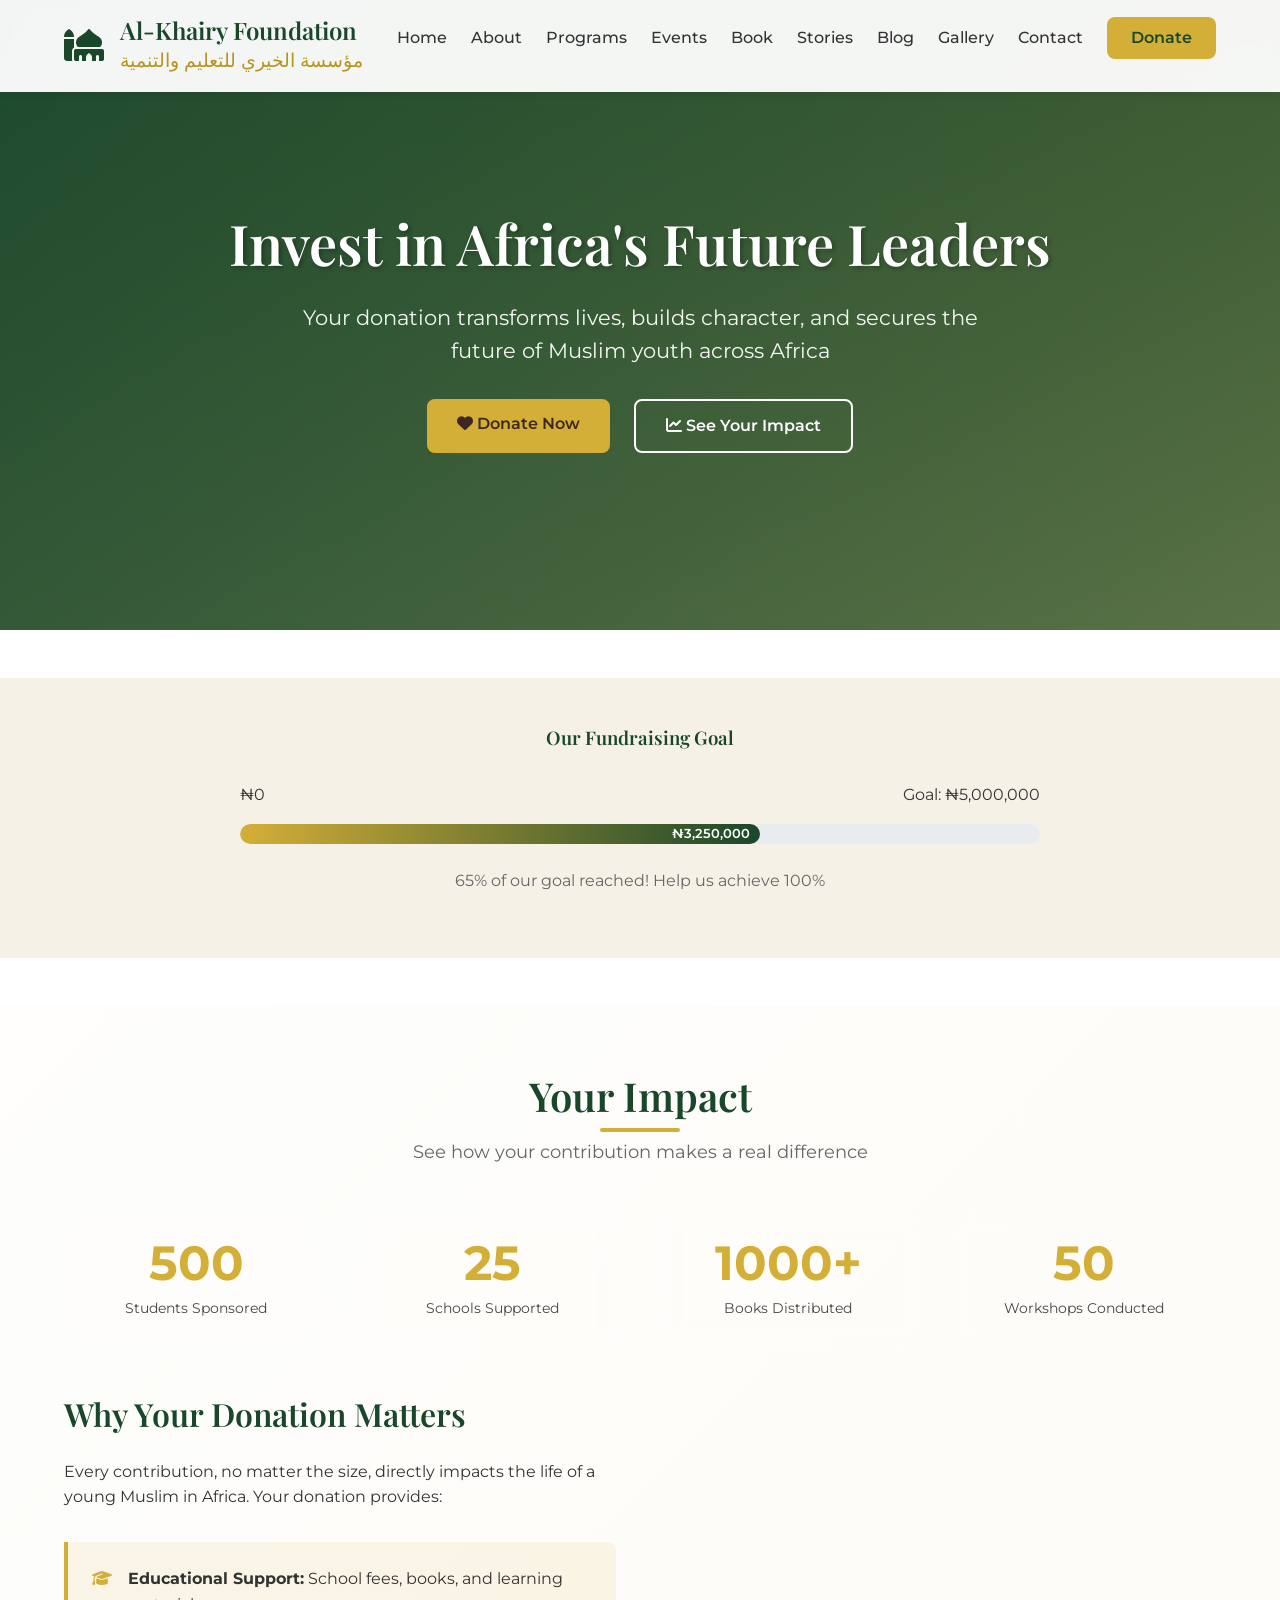
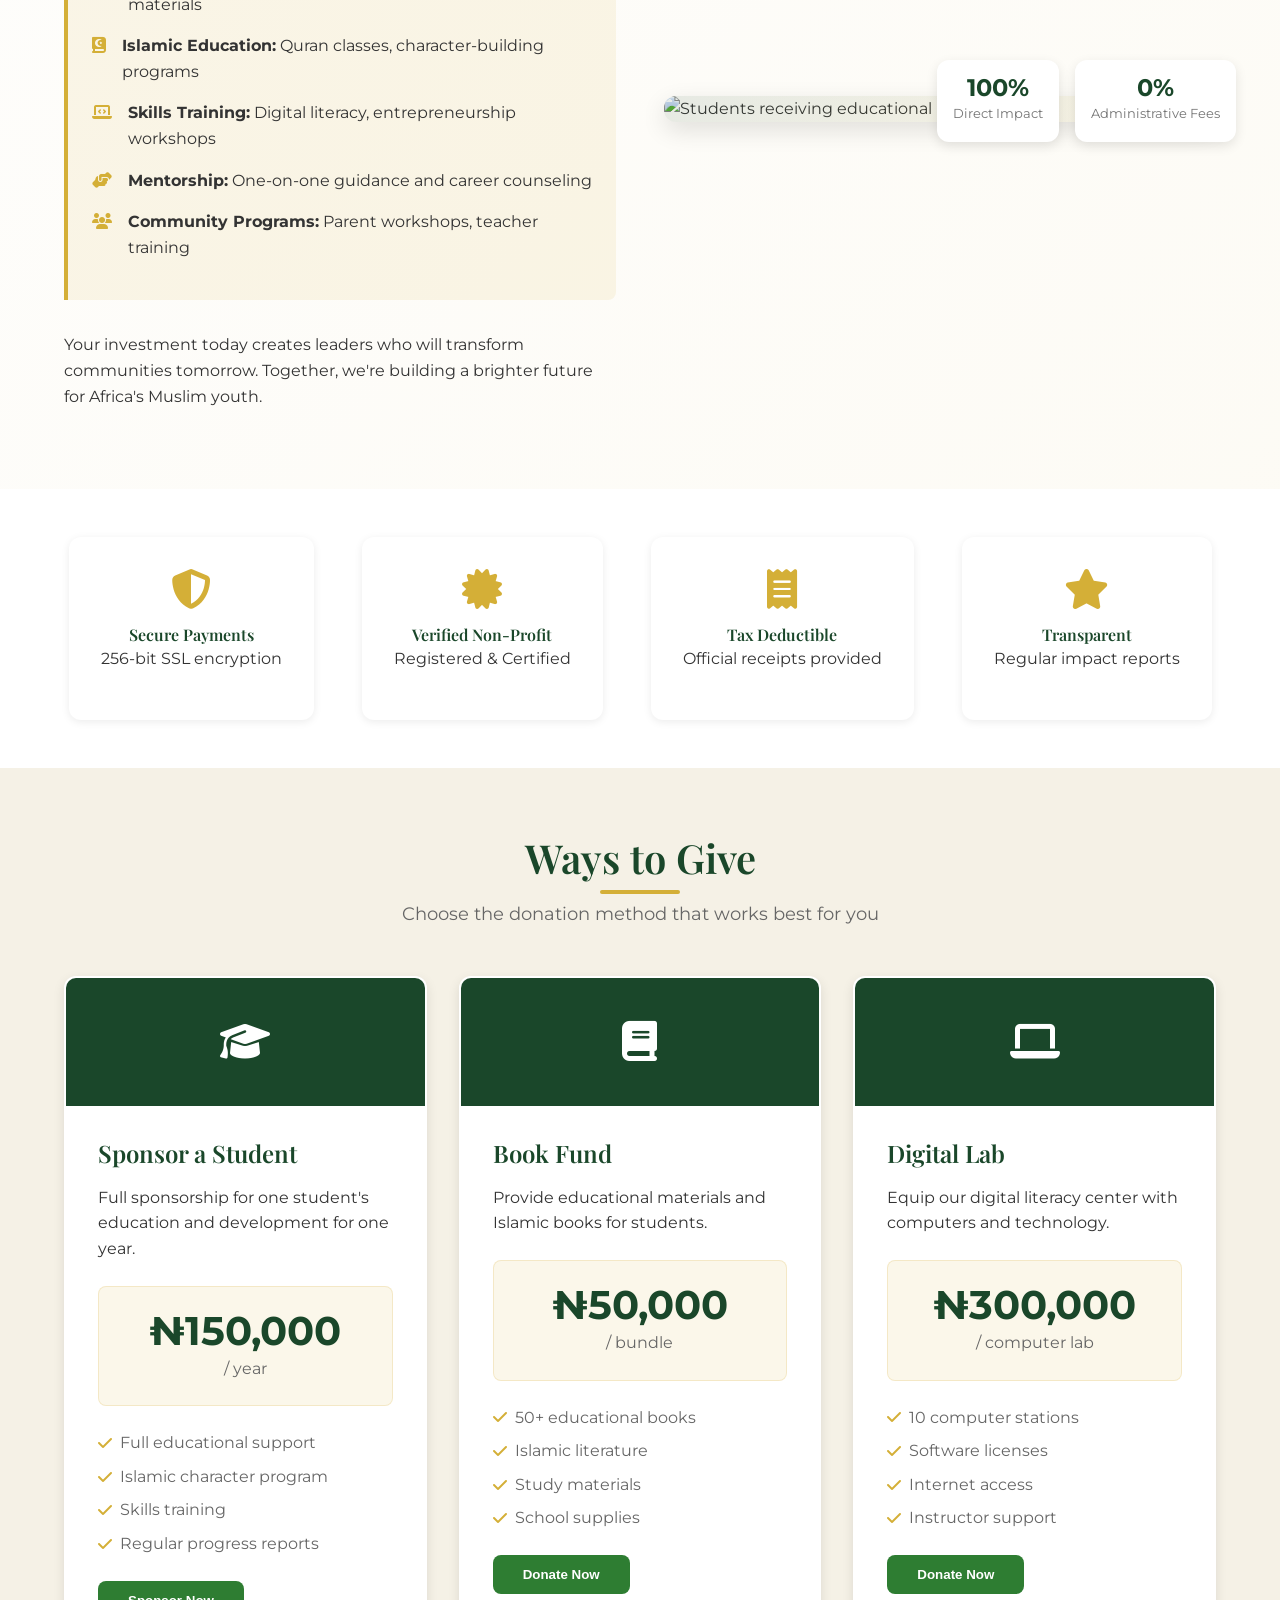
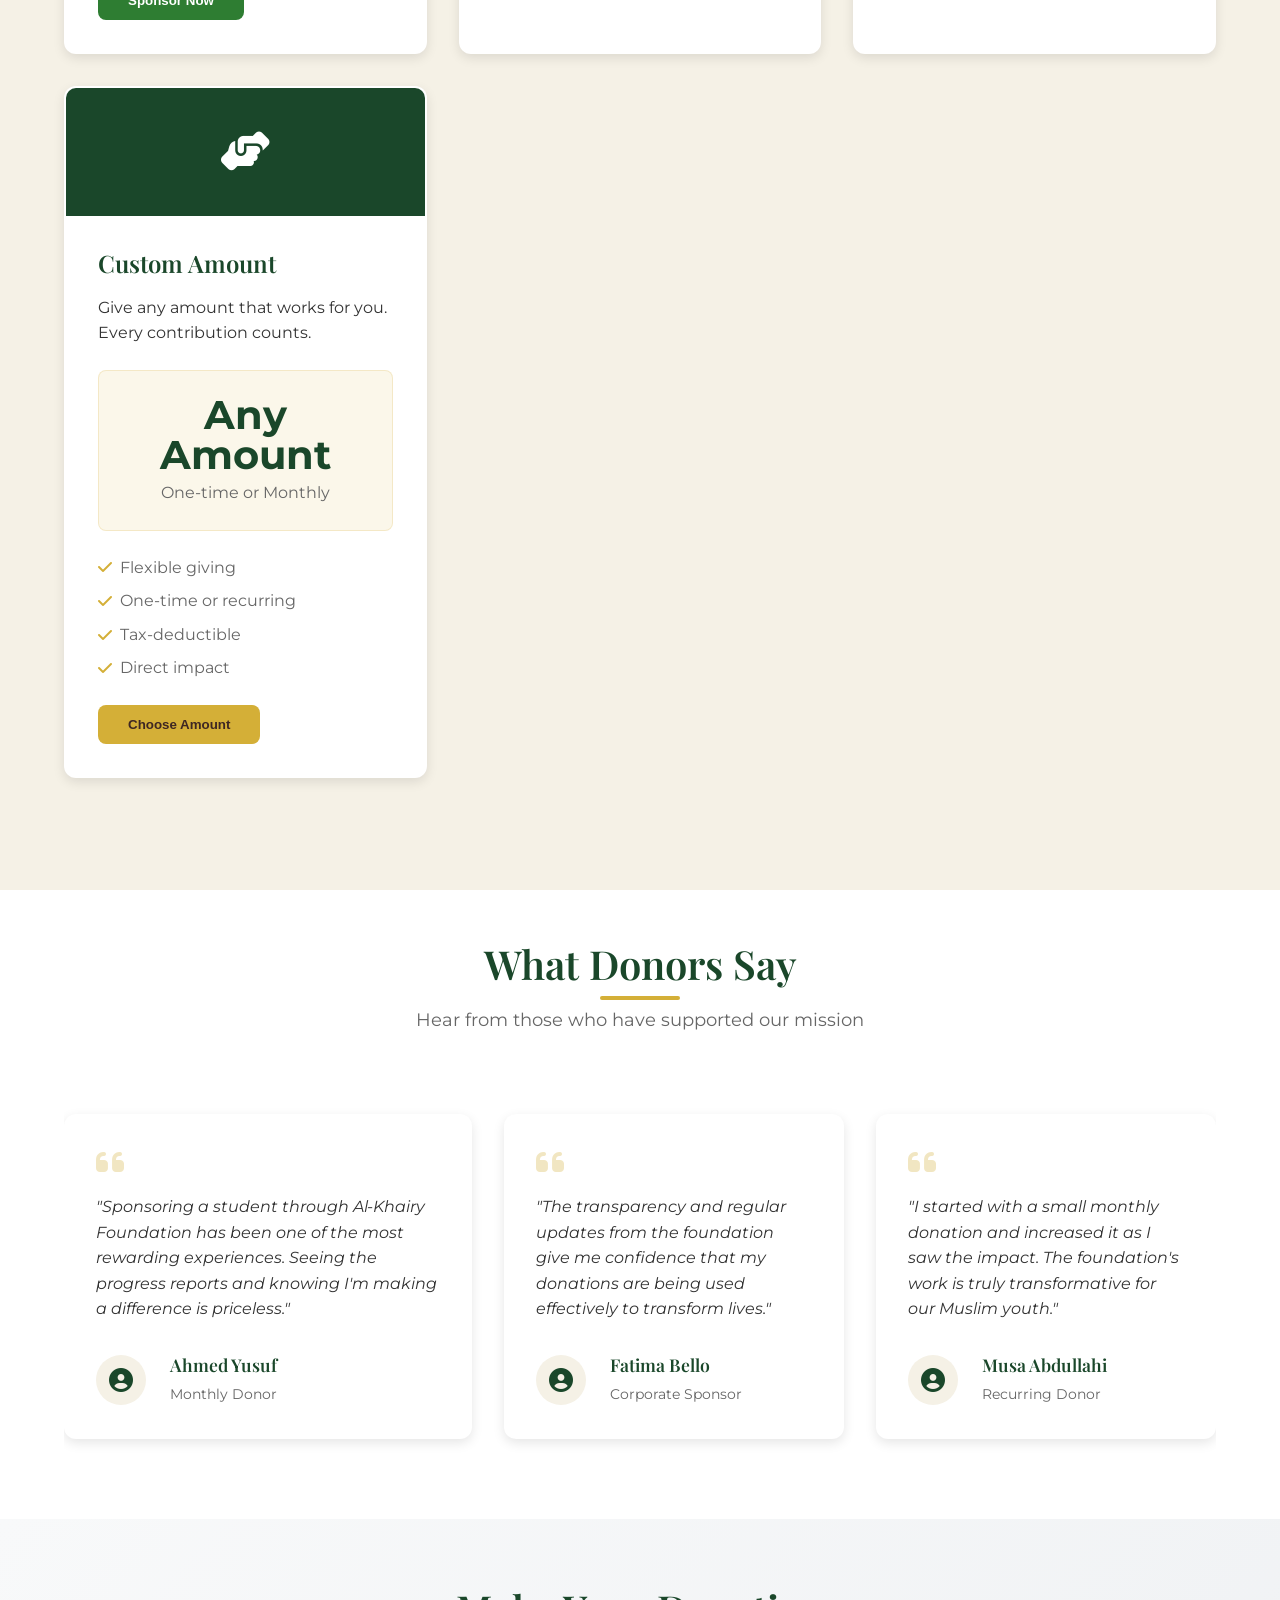
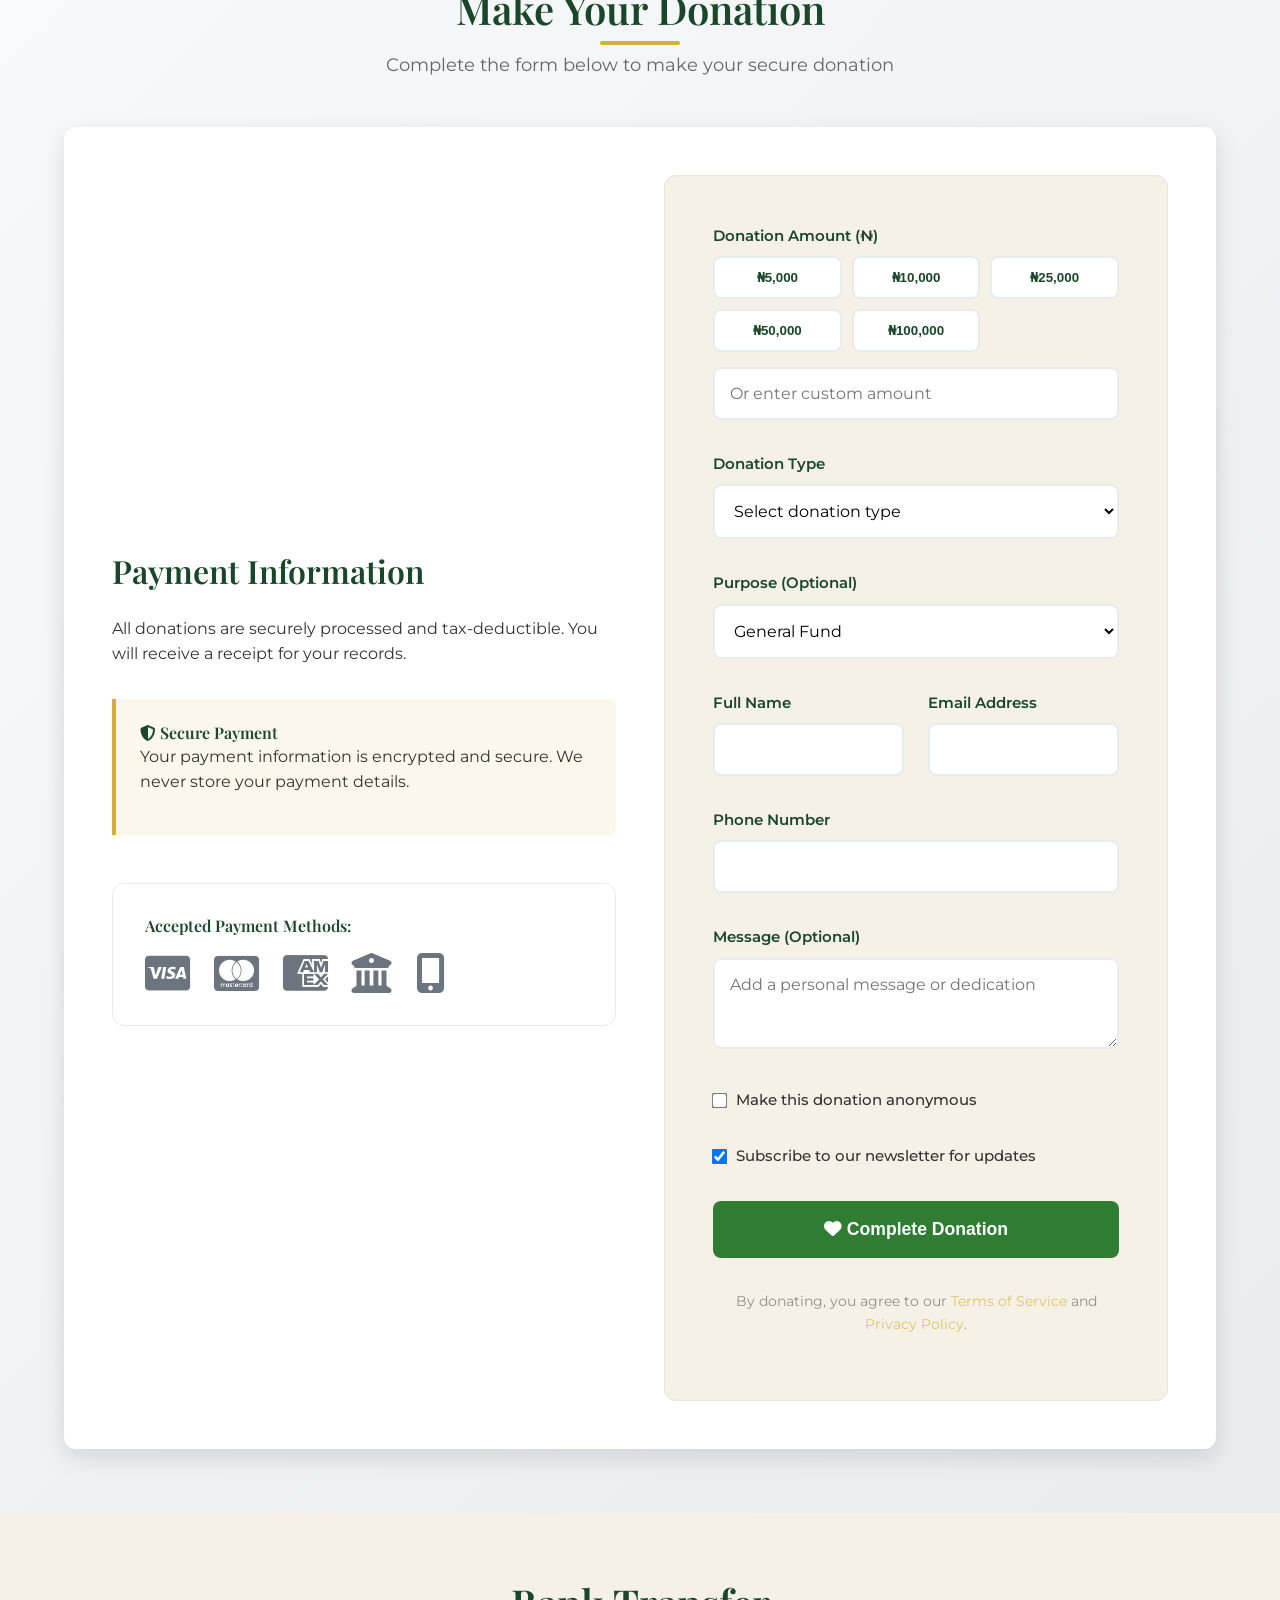
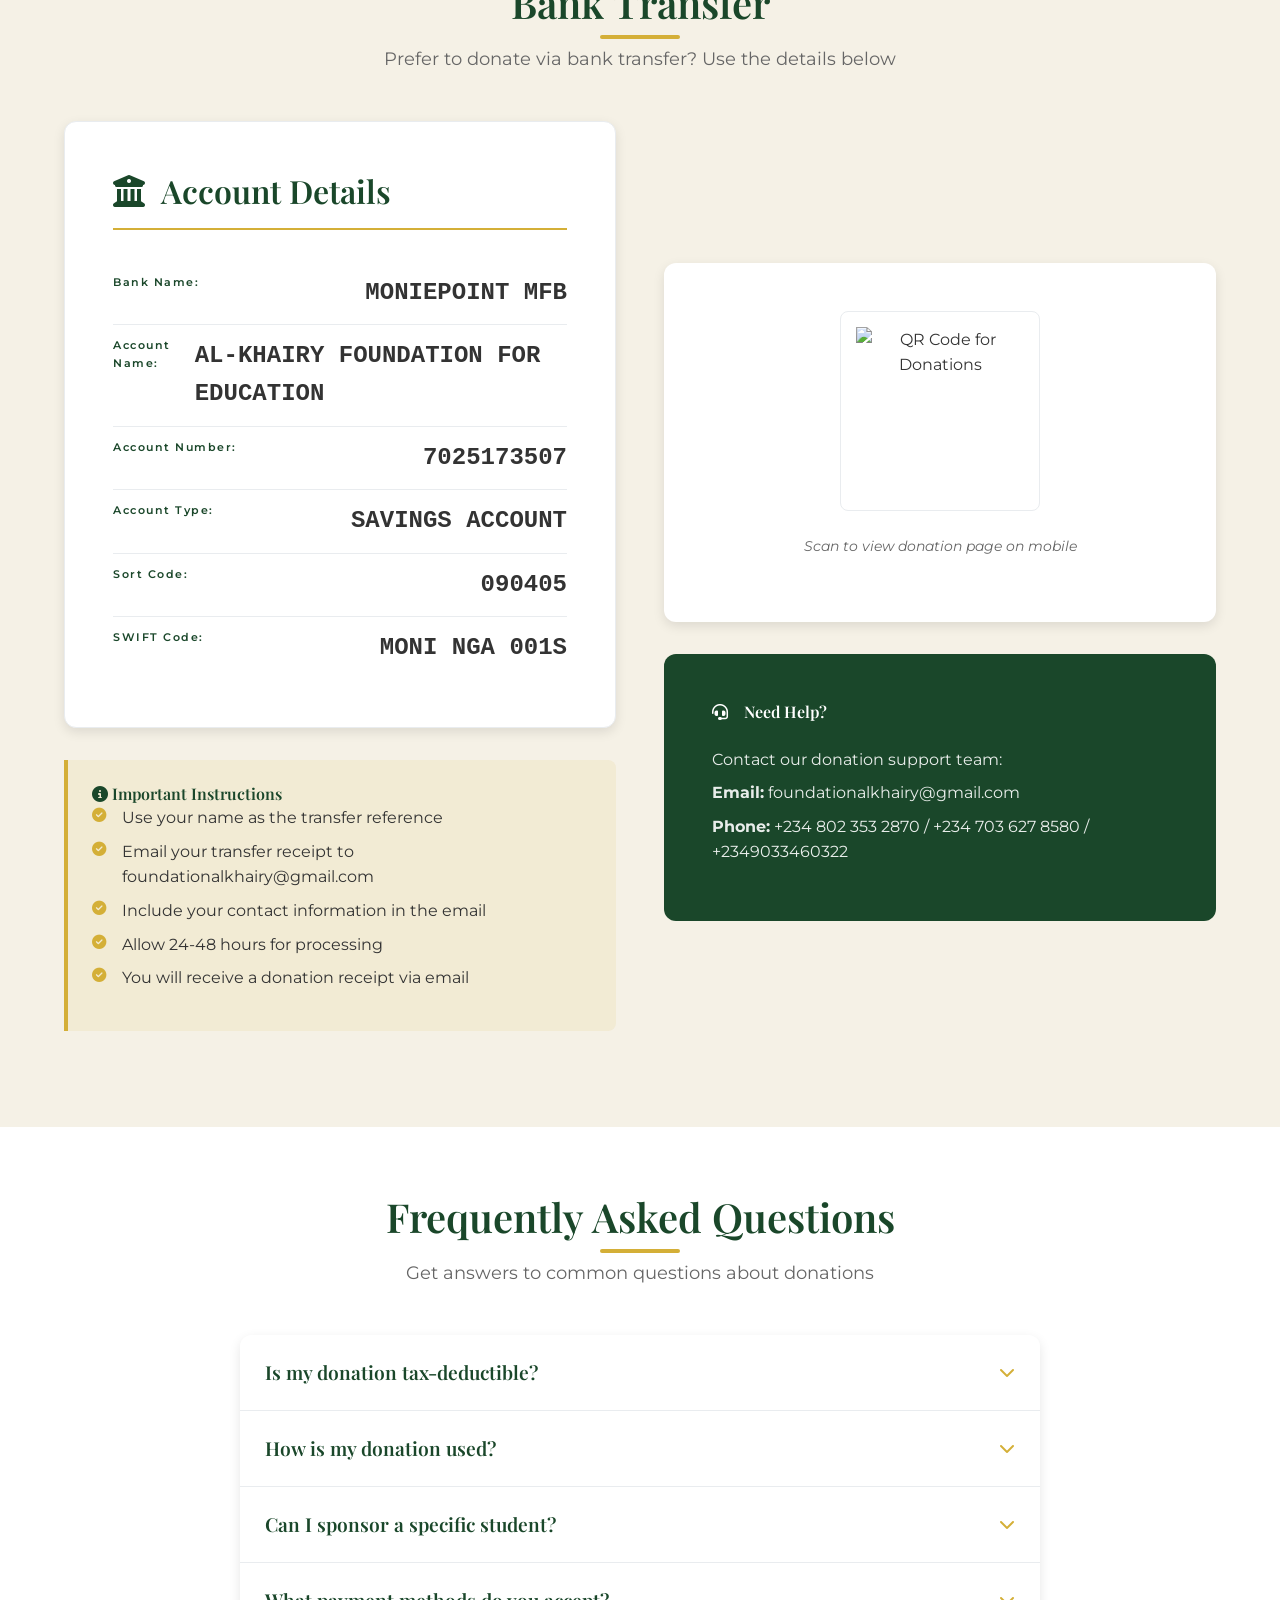
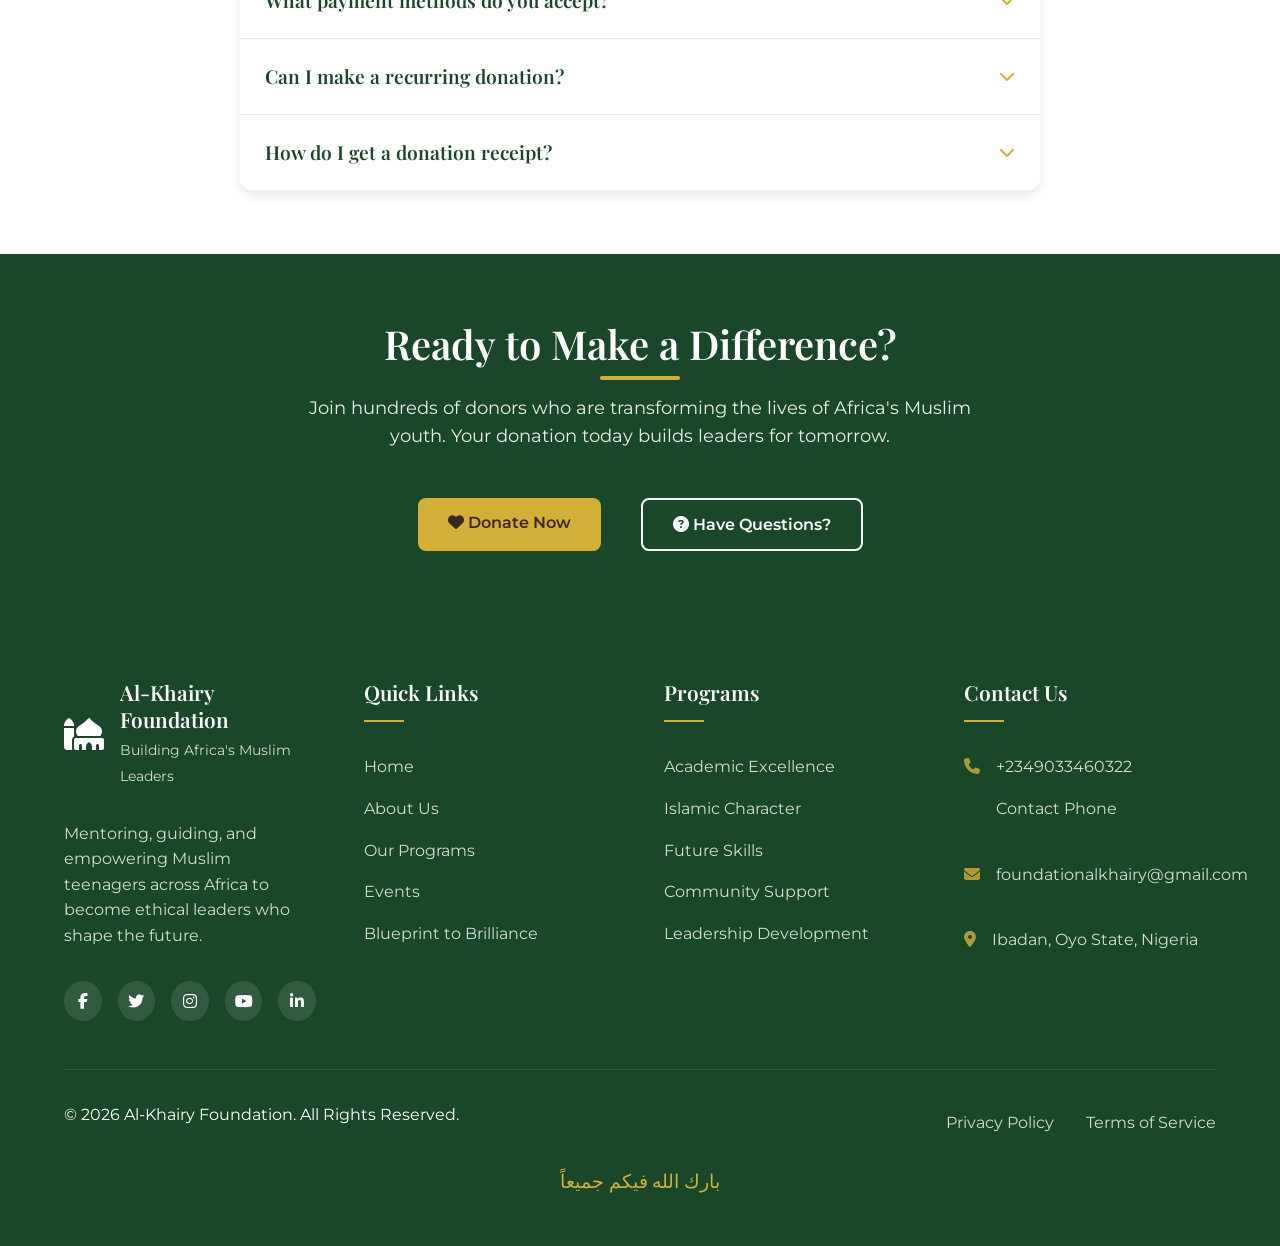
==== commit 5301474f: "Add files via upload" ====
--- a/donate.html
+++ b/donate.html
@@ -508,27 +508,27 @@
                         <div class="bank-info">
                             <div class="info-item">
                                 <span class="info-label">Bank Name:</span>
-                                <span class="info-value">Guaranty Trust Bank (GTB)</span>
+                                <span class="info-value">Moniepoint MFB</span>
                             </div>
                             <div class="info-item">
                                 <span class="info-label">Account Name:</span>
-                                <span class="info-value">Al-Khairy Foundation</span>
+                                <span class="info-value">Al-Khairy Foundation For Education</span>
                             </div>
                             <div class="info-item">
                                 <span class="info-label">Account Number:</span>
-                                <span class="info-value">012 3456 789</span>
+                                <span class="info-value">7025173507</span>
                             </div>
                             <div class="info-item">
                                 <span class="info-label">Account Type:</span>
-                                <span class="info-value">Current Account</span>
+                                <span class="info-value">Savings Account</span>
                             </div>
                             <div class="info-item">
                                 <span class="info-label">Sort Code:</span>
-                                <span class="info-value">058</span>
+                                <span class="info-value">090405</span>
                             </div>
                             <div class="info-item">
                                 <span class="info-label">SWIFT Code:</span>
-                                <span class="info-value">GTBINGLA</span>
+                                <span class="info-value">MONI NGA 001s</span>
                             </div>
                         </div>
                     </div>
--- a/style.css
+++ b/style.css
@@ -1982,4 +1982,46 @@
     .subscribe-form .form-group {
         flex-direction: column;
     }
-}+}
+
+
+/* MPC Success UI Refinements */
+#entryCodeBox {
+    background: white;
+    border-radius: 12px;
+    box-shadow: 0 10px 30px rgba(0,0,0,0.1);
+    overflow: hidden;
+    max-width: 600px;
+    margin: 0 auto;
+}
+
+.btn-copy-small {
+    background: rgba(164, 208, 65, 0.1);
+    border: 1px solid var(--mpc-lime);
+    color: var(--mpc-lime);
+    padding: 5px 10px;
+    border-radius: 5px;
+    cursor: pointer;
+    transition: all 0.3s ease;
+    font-size: 0.9rem;
+}
+
+.btn-copy-small:hover {
+    background: var(--mpc-lime);
+    color: white;
+}
+
+.download-notice i {
+    animation: bounce 2s infinite;
+}
+
+@keyframes bounce {
+    0%, 20%, 50%, 80%, 100% {transform: translateY(0);}
+    40% {transform: translateY(-10px);}
+    60% {transform: translateY(-5px);}
+}
+
+.success-guide h4 {
+    color: var(--primary-green-dark);
+    font-weight: 700;
+}
